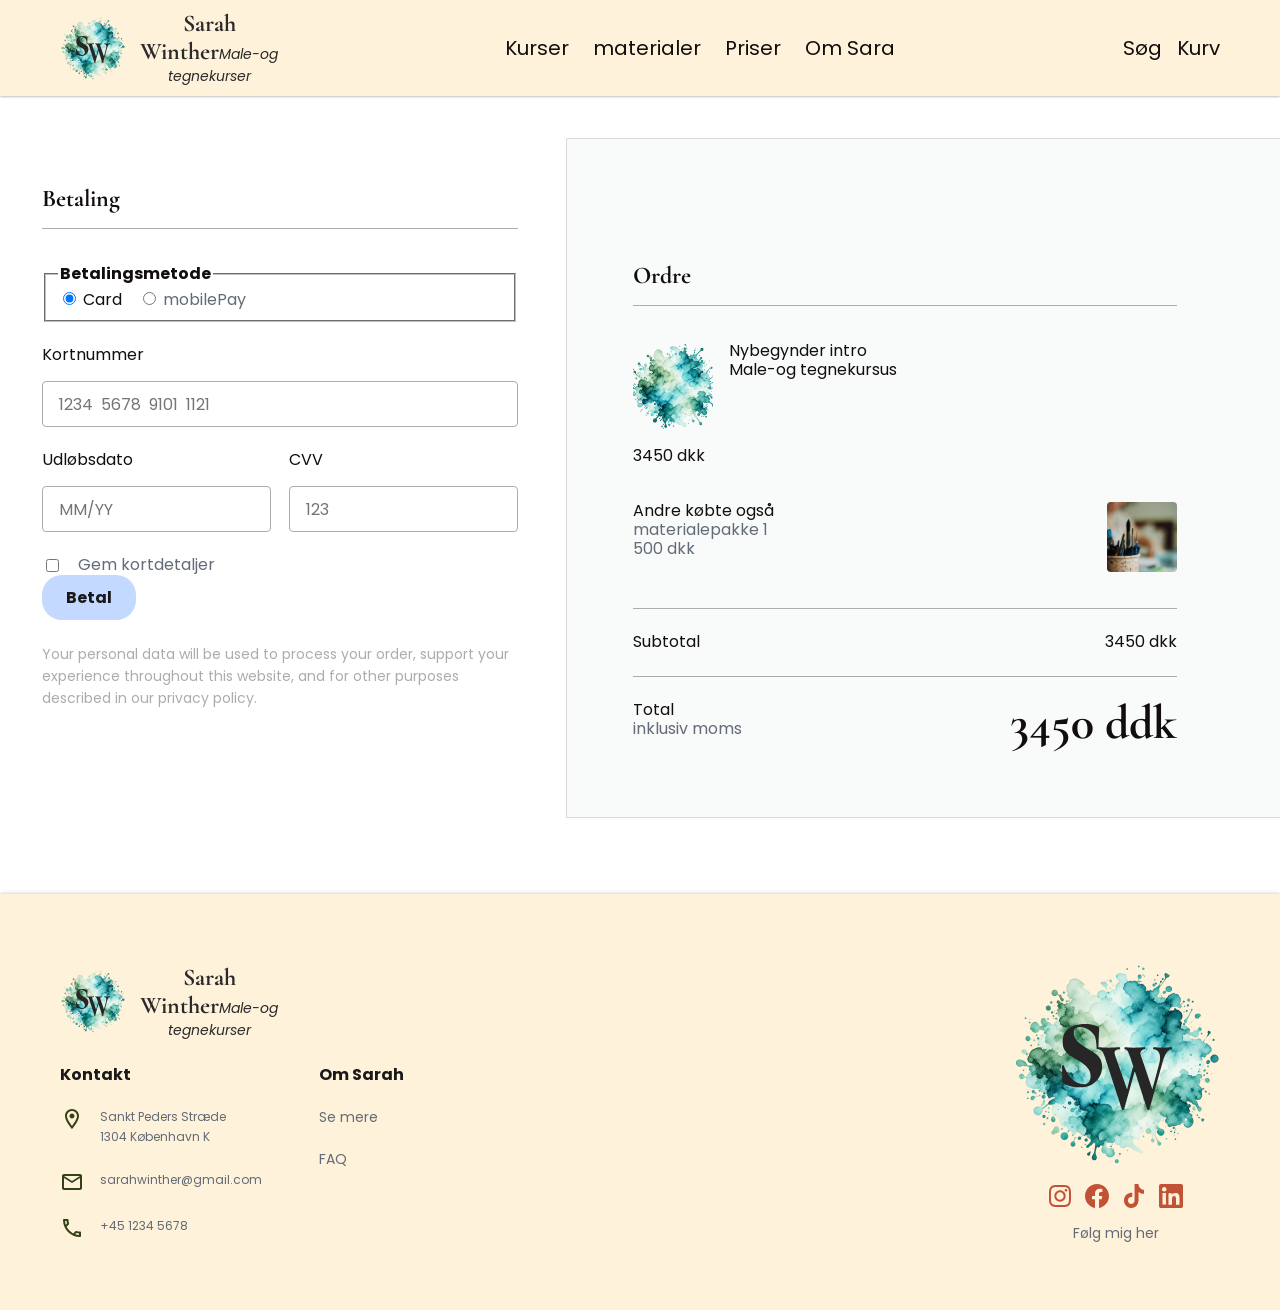
==== betaling.html @ e5f2c619 "første resultat" ====
<!doctype html>
<html lang="da">
<head>
  <meta charset="utf-8"><meta name="viewport" content="width=device-width, initial-scale=1">
  <title>Betaling | Sarah Winther</title>
  <meta name="description" content="Visuel betalingsside for booking af Nybegynder intro Male-og tegnekursus.">
  <link rel="preconnect" href="https://fonts.googleapis.com"><link rel="preconnect" href="https://fonts.gstatic.com" crossorigin>
  <link href="https://fonts.googleapis.com/css2?family=Cormorant+Garamond:wght@600;700&family=Inter:wght@400;500;600&family=Libre+Franklin:wght@700&family=Poppins:ital,wght@0,400;0,700;0,800;1,400&family=Raleway:wght@700&family=Roboto:wght@400&display=swap" rel="stylesheet">
  <link rel="stylesheet" href="assets/css/styles.css"><script src="assets/js/menu.js" defer></script>
</head>
<body>
  <header class="site-header"><div class="header-inner"><a class="brand" href="index.html" aria-label="Sarah Winther forside"><span class="brand-mark"><img src="assets/images/logo-bg.png" alt="" width="65" height="65"><img class="sw" src="assets/images/logo-sw.svg" alt="" width="34" height="27"></span><span class="brand-text"><span class="brand-name">Sarah Winther</span><span class="brand-subtitle">Male-og tegnekurser</span></span></a><nav class="desktop-nav" aria-label="Hovednavigation"><ul class="nav-list"><li><a href="book.html">Kurser</a></li><li><a href="materialeliste.html">materialer</a></li><li><a href="book.html">Priser</a></li><li><a href="om-sarah.html">Om Sara</a></li></ul></nav><div class="header-actions"><span>Søg</span><span>Kurv</span></div><button class="menu-toggle" type="button" aria-expanded="false" aria-controls="mobile-menu"><span class="visually-hidden">Menu</span></button></div></header>
  <button class="menu-backdrop" type="button" hidden aria-label="Luk menu"></button><nav class="mobile-drawer" id="mobile-menu" hidden aria-label="Mobilnavigation"><ul><li><a href="book.html">Kurser</a></li><li><a href="materialeliste.html">materialer</a></li><li><a href="book.html">Priser</a></li><li><a href="om-sarah.html">Om Sara</a></li></ul></nav>
  <main class="page-main">
    <section class="checkout">
      <form class="payment-panel" action="#" method="get" aria-labelledby="payment-title">
        <h1 class="panel-title" id="payment-title">Betaling</h1>
        <fieldset class="field-group"><legend><strong>Betalingsmetode</strong></legend><div class="radio-row"><label><input type="radio" name="method" checked> Card</label><label class="muted"><input type="radio" name="method"> mobilePay</label></div></fieldset>
        <div class="field-group"><label for="card-number">Kortnummer</label><input id="card-number" name="card-number" type="text" inputmode="numeric" autocomplete="off" placeholder="1234  5678  9101  1121"></div>
        <div class="field-grid"><div class="field-group"><label for="expiry">Udløbsdato</label><input id="expiry" name="expiry" type="text" autocomplete="off" placeholder="MM/YY"></div><div class="field-group"><label for="cvv">CVV</label><input id="cvv" name="cvv" type="text" inputmode="numeric" autocomplete="off" placeholder="123"></div></div>
        <label class="checkbox-row muted"><input type="checkbox" name="save-card"> Gem kortdetaljer</label>
        <button class="cta cta-blue" type="button">Betal</button>
        <p class="payment-note">Your personal data will be used to process your order, support your experience throughout this website, and for other purposes described in our privacy policy.</p>
      </form>
      <aside class="summary-panel" aria-labelledby="order-title">
        <h2 class="panel-title" id="order-title">Ordre</h2>
        <div class="order-product"><img src="assets/images/product.png" alt="Produktbillede for Nybegynder intro" width="80" height="89"><div><p>Nybegynder intro<br>Male-og tegnekursus</p></div><p>3450 dkk</p></div>
        <div class="add-on"><div><p>Andre købte også</p><p class="muted">materialepakke 1</p><p class="muted">500 dkk</p></div><img src="assets/images/brushes.png" alt="Materialepakke med pensler" width="70" height="70" loading="lazy"></div>
        <div class="order-line"><p>Subtotal</p><p>3450 dkk</p></div>
        <div class="order-line"><div><p>Total</p><p class="muted">inklusiv moms</p></div><p class="total-price">3450 ddk</p></div>
      </aside>
    </section>
  </main>
  <footer class="site-footer"><div class="footer-inner"><div class="footer-left"><a class="brand" href="index.html"><span class="brand-mark"><img src="assets/images/logo-bg.png" alt="" width="65" height="65"><img class="sw" src="assets/images/logo-sw.svg" alt="" width="34" height="27"></span><span class="brand-text"><span class="brand-name">Sarah Winther</span><span class="brand-subtitle">Male-og tegnekurser</span></span></a><div class="footer-columns"><div class="footer-col"><p class="footer-title">Kontakt</p><p class="footer-item"><img src="assets/images/icon-location.svg" alt="" width="24" height="24">Sankt Peders Stræde<br>1304 København K</p><p class="footer-item"><img src="assets/images/icon-email.svg" alt="" width="24" height="24">sarahwinther@gmail.com</p><p class="footer-item"><img src="assets/images/icon-call.svg" alt="" width="24" height="24">+45 1234 5678</p></div><div class="footer-col"><p class="footer-title">Om Sarah</p><a class="muted body-s" href="om-sarah.html">Se mere</a><span class="muted body-s">FAQ</span></div></div></div><div class="footer-logo-large"><span class="brand-mark"><img src="assets/images/logo-bg-large.png" alt="" width="209" height="209"><img class="sw" src="assets/images/logo-sw-large.svg" alt="" width="110" height="86"></span><div class="socials"><img src="assets/images/icon-instagram.svg" alt="" width="24" height="24"><img src="assets/images/icon-facebook.svg" alt="" width="24" height="24"><img src="assets/images/icon-tiktok.svg" alt="" width="20" height="23"><img src="assets/images/icon-linkedin.svg" alt="" width="22" height="22"></div><p class="muted body-s">Følg mig her</p></div></div></footer>
</body>
</html>
---- assets/css/styles.css ----
:root {
  --cream-main: #f6c988;
  --cream-light: #f9deaf;
  --cream-dark: #d2a360;
  --cream-subtle: #fff2db;
  --rasberry-main: #fd8668;
  --rasberry-dark: #c25236;
  --cherry-light: #eaa695;
  --cherry-subtle: #fed0c4;
  --sky-blue-main: #6b8dcc;
  --skyblue-darker: #435f93;
  --skyblue-light: #a5c5ff;
  --skyblue-subtle: #c4d9ff;
  --coal-1: #19191a;
  --coal-2: #6b7588;
  --coal-3: #626b77;
  --coal-4: #c7c9d9;
  --offwhite-1: #e3e3e3;
  --offwhite-2: #ebebeb;
  --offwhite-3: #c7c9d9;
  --offwhite-4: #fff7ea;
  --text: #120e0e;
  --stroke: #acacac;
  --content: min(100% - 60px, 1280px);
}

* { box-sizing: border-box; }

html { scroll-behavior: smooth; }

body {
  margin: 0;
  color: var(--text);
  background: #fff;
  font-family: "Poppins", Arial, sans-serif;
  font-size: 16px;
  line-height: 1.18;
}

body.menu-open { overflow: hidden; }

img { display: block; max-width: 100%; height: auto; }

a { color: inherit; text-decoration: none; }

a:focus-visible, button:focus-visible, input:focus-visible {
  outline: 3px solid var(--sky-blue-main);
  outline-offset: 3px;
}

h1, h2, h3, p { margin: 0; }

h1, .h1 {
  font-family: "Cormorant Garamond", Georgia, serif;
  font-size: clamp(48px, 4.45vw, 64px);
  line-height: 1.03;
  font-weight: 700;
}

h2, .h2 {
  font-family: "Cormorant Garamond", Georgia, serif;
  font-size: clamp(32px, 3.35vw, 48px);
  line-height: .92;
  font-weight: 700;
}

h3, .h3 {
  font-family: "Cormorant Garamond", Georgia, serif;
  font-size: 32px;
  line-height: 34px;
  font-weight: 700;
}

.body-m { font-size: 20px; line-height: 26px; }
.body-s { font-size: 14px; line-height: 20px; }
.muted { color: var(--coal-3); }
.visually-hidden { position: absolute; width: 1px; height: 1px; overflow: hidden; clip: rect(0 0 0 0); white-space: nowrap; }

.site-header {
  position: sticky;
  top: 0;
  z-index: 20;
  height: 96px;
  background: var(--cream-subtle);
  box-shadow: 0 1px 2px rgba(0,0,0,.25);
}

.header-inner {
  height: 100%;
  width: min(100% - 120px, 1320px);
  margin: 0 auto;
  display: grid;
  grid-template-columns: 240px 1fr 120px;
  align-items: center;
}

.brand {
  display: inline-flex;
  align-items: center;
  gap: 10px;
}

.brand-mark {
  position: relative;
  width: 65px;
  height: 65px;
  flex: 0 0 auto;
}

.brand-mark img { position: absolute; inset: 0; width: 100%; height: 100%; object-fit: contain; }
.brand-mark .sw { inset: 20px auto auto 16px; width: 34px; height: 27px; }

.brand-text {
  width: 148px;
  text-align: center;
  color: #2a2a2a;
}

.brand-name {
  font-family: "Cormorant Garamond", Georgia, serif;
  font-size: 24px;
  line-height: 28px;
  font-weight: 700;
}

.brand-subtitle {
  font-size: 14px;
  line-height: 20px;
  font-style: italic;
}

.nav-list, .header-actions {
  list-style: none;
  padding: 0;
  margin: 0;
  display: flex;
  gap: 24px;
  align-items: center;
  justify-content: center;
  font-size: 20px;
  line-height: 26px;
}

.header-actions { justify-content: end; gap: 15px; }

.menu-toggle, .mobile-drawer, .menu-backdrop { display: none; }

.hero {
  min-height: 772px;
  background: url("../images/hero.png") center 31% / cover no-repeat;
  display: flex;
  align-items: flex-start;
  padding: 218px 0 0 82px;
}

.hero-title {
  font-family: "Cormorant Garamond", Georgia, serif;
  font-size: clamp(48px, 8.9vw, 128px);
  line-height: .52;
  font-weight: 700;
}

.hero-subtitle {
  margin-top: 58px;
  font-size: 32px;
  line-height: 26px;
}

.section { width: var(--content); margin: 0 auto; }
.landing-stack { padding: 80px 0 60px; display: flex; flex-direction: column; gap: 118px; }

.split {
  display: grid;
  grid-template-columns: 1fr minmax(360px, 596px);
  gap: 0;
  align-items: start;
}

.split.reverse { grid-template-columns: minmax(360px, 732px) 1fr; gap: 18px; }
.split.material { grid-template-columns: minmax(430px, 566px) minmax(450px, 729px); justify-content: space-between; }

.text-block { max-width: 757px; }
.text-block h1, .text-block h2 { margin-bottom: 37px; }
.text-block p + p { margin-top: 26px; }

.image-card {
  border-radius: 20px;
  overflow: hidden;
}

.image-card img { width: 100%; height: 100%; object-fit: cover; }
.landing-about .image-card { height: 607px; }
.material .image-card { height: 705px; }
.sarah-split .image-card { height: 718px; }

.cta {
  display: inline-flex;
  align-items: center;
  justify-content: center;
  border: 0;
  border-radius: 20px;
  font-family: "Poppins", Arial, sans-serif;
  cursor: pointer;
}

.cta-pink {
  background: #ffa7a7;
  color: #3d3d3d;
  min-height: 46px;
  padding: 10px 24px;
  font-size: 20px;
  line-height: 26px;
}

.cta-small {
  background: #ffa7a7;
  color: #3d3d3d;
  min-height: 29px;
  padding: 5px 24px;
  font-weight: 700;
  font-size: 16px;
}

.cta-blue {
  background: var(--skyblue-subtle);
  color: var(--coal-1);
  min-height: 39px;
  padding: 10px 24px;
  font-weight: 700;
  font-size: 16px;
}

.link-cta {
  color: #4169b4;
  font-size: 20px;
  line-height: 26px;
  white-space: nowrap;
}

.courses-home { padding-top: 42px; }
.courses-home h2 { margin-bottom: 0; }

.course-feature {
  display: grid;
  grid-template-columns: 400px minmax(280px, 545px);
  gap: 24px;
  min-height: 400px;
  align-items: center;
}

.course-feature.right {
  grid-template-columns: minmax(280px, 545px) 400px;
  justify-content: end;
  text-align: right;
}

.course-bubble {
  position: relative;
  width: 400px;
  height: 400px;
  display: grid;
  place-items: center;
  text-align: center;
  padding: 66px;
}

.course-bubble img {
  position: absolute;
  inset: 0;
  width: 100%;
  height: 100%;
  object-fit: cover;
  opacity: .58;
  border-radius: 50%;
}

.course-bubble h3 { position: relative; z-index: 1; }
.course-copy { display: flex; flex-direction: column; gap: 24px; font-size: 20px; line-height: 26px; }

.testimonials { padding: 0 0 60px; overflow: hidden; }
.testimonials h2 { text-align: center; margin-bottom: 42px; }
.testimonial-row { display: flex; gap: 26px; overflow-x: auto; padding-bottom: 4px; }

.testimonial-card {
  flex: 0 0 411px;
  height: 578px;
  background: var(--rasberry-main);
  color: white;
  padding: 142px 60px 60px;
}

.testimonial-card blockquote {
  margin: 0 0 46px;
  font-family: "Cormorant Garamond", Georgia, serif;
  font-size: 32px;
  line-height: 34px;
  font-weight: 700;
}

.testimonial-card cite {
  display: block;
  font-style: normal;
  font-family: "Poppins", Arial, sans-serif;
  font-size: 20px;
  font-weight: 800;
}

.testimonial-card span {
  display: block;
  margin-top: 4px;
  color: var(--coal-1);
  font-size: 16px;
}

.site-footer {
  background: var(--cream-subtle);
  min-height: 416px;
  box-shadow: 0 0 4px rgba(0,0,0,.25);
  display: flex;
  align-items: center;
}

.footer-inner {
  width: min(100% - 120px, 1280px);
  margin: 0 auto;
  display: flex;
  justify-content: space-between;
  align-items: center;
}

.footer-left { display: flex; flex-direction: column; gap: 26px; }
.footer-columns { display: flex; gap: 57px; align-items: flex-start; }
.footer-col { display: flex; flex-direction: column; gap: 22px; min-width: 76px; }
.footer-title { font-weight: 700; color: var(--coal-1); }
.footer-item { display: grid; grid-template-columns: 24px 1fr; gap: 16px; color: var(--coal-3); font-size: 12px; line-height: 1.7; }
.footer-item img { width: 24px; height: 24px; }
.footer-logo-large { display: flex; flex-direction: column; align-items: center; gap: 15px; }
.footer-logo-large .brand-mark { width: 209px; height: 209px; }
.footer-logo-large .brand-mark .sw { inset: 64px auto auto 51px; width: 110px; height: 86px; }
.socials { display: flex; gap: 13px; align-items: center; }
.socials img { width: 24px; height: 24px; object-fit: contain; }

.page-main { padding: 42px 0 76px; }
.book-layout { display: grid; grid-template-columns: 626px 1fr; gap: 26px; align-items: start; }
.course-list { margin-top: 85px; display: flex; flex-direction: column; gap: 56px; }
.course-row { display: grid; grid-template-columns: 216px 1fr; gap: 111px; font-size: 20px; line-height: 26px; }
.course-row strong { display: block; }
.book-image { height: 1082px; border-radius: 20px; overflow: hidden; }
.book-image img { width: 100%; height: 100%; object-fit: cover; }

.material-top { display: grid; grid-template-columns: 545px 1fr; gap: 82px; align-items: center; }
.material-top .image-card { height: 648px; }
.packages { margin-top: 137px; }
.package-grid { margin-top: 42px; display: grid; grid-template-columns: repeat(3, 1fr); gap: 120px; align-items: start; }
.package-card { display: flex; flex-direction: column; gap: 12px; font-size: 20px; line-height: 26px; }
.brands { margin-top: 137px; display: grid; grid-template-columns: 629px 1fr; gap: 27px; align-items: start; }
.brands .image-card { height: 864px; }
.brand-list-text { font-size: 20px; line-height: 26px; }
.brand-list-text h2 { margin-bottom: 26px; }

.about-page { display: grid; grid-template-columns: minmax(420px, 624px) 1fr; gap: 18px; align-items: start; }
.about-page .image-card { height: 718px; }
.about-text { max-width: 610px; font-size: 20px; line-height: 26px; }
.about-text h1 { margin-bottom: 24px; }
.about-text p + p { margin-top: 26px; }

.checkout { display: grid; grid-template-columns: 572px 720px; justify-content: center; align-items: start; }
.payment-panel { padding: 48px; border-radius: 8px; }
.summary-panel { background: #f9fafa; border: 1px solid #d9d9d9; padding: 124px 108px 48px 66px; min-height: 652px; }
.panel-title { font-size: 24px; line-height: 26px; padding-bottom: 16px; border-bottom: 1px solid var(--stroke); margin-bottom: 36px; }
.field-group { display: flex; flex-direction: column; gap: 16px; margin-bottom: 24px; }
.radio-row, .checkbox-row { display: flex; gap: 16px; align-items: center; }
.field-grid { display: grid; grid-template-columns: 1fr 1fr; gap: 18px; }
label { font-size: 16px; }
input[type="text"] { width: 100%; height: 46px; border: 1.5px solid var(--stroke); border-radius: 4px; padding: 12px 16px; font: inherit; color: var(--coal-1); }
.payment-note { margin-top: 23px; color: var(--stroke); font-size: 14px; line-height: 22px; }
.order-line { display: flex; justify-content: space-between; gap: 18px; padding: 24px 0; border-top: 1px solid var(--stroke); }
.order-product { display: grid; grid-template-columns: 80px 1fr; gap: 16px; align-items: start; margin-bottom: 36px; }
.order-product img, .add-on img { width: 80px; height: 89px; object-fit: cover; border-radius: 4px; }
.add-on { display: grid; grid-template-columns: 1fr 70px; gap: 16px; align-items: start; margin-bottom: 36px; }
.add-on img { width: 70px; height: 70px; }
.total-price { font-family: "Cormorant Garamond", Georgia, serif; font-size: 48px; line-height: 44px; font-weight: 700; }

@media (max-width: 900px) {
  :root { --content: min(100% - 60px, 402px); }

  .site-header { height: 64px; }
  .header-inner {
    width: 100%;
    display: flex;
    justify-content: space-between;
    padding: 9px 31px;
  }
  .site-header .brand-text, .desktop-nav, .header-actions { display: none; }
  .brand-mark { width: 46px; height: 46px; }
  .brand-mark .sw { inset: 14px auto auto 11px; width: 24px; height: 19px; }
  .menu-toggle {
    display: block;
    width: 52px;
    height: 27px;
    border: 0;
    background: transparent;
    padding: 0;
    position: relative;
  }
  .menu-toggle span, .menu-toggle::before, .menu-toggle::after {
    content: "";
    position: absolute;
    left: 0;
    width: 52px;
    height: 3px;
    background: var(--coal-1);
  }
  .menu-toggle::before { top: 0; }
  .menu-toggle span { top: 12px; }
  .menu-toggle::after { top: 24px; }
  .mobile-drawer {
    display: block;
    position: fixed;
    z-index: 40;
    top: 64px;
    left: 0;
    width: min(310px, 82vw);
    min-height: calc(100vh - 64px);
    background: var(--cream-subtle);
    padding: 30px;
    box-shadow: 2px 0 8px rgba(0,0,0,.16);
  }
  .mobile-drawer[hidden], .menu-backdrop[hidden] { display: none; }
  .mobile-drawer ul { list-style: none; padding: 0; margin: 0; display: grid; gap: 24px; font-size: 20px; }
  .menu-backdrop {
    display: block;
    position: fixed;
    z-index: 30;
    inset: 64px 0 0 0;
    border: 0;
    background: transparent;
  }

  .hero {
    min-height: 263px;
    padding: 103px 0 0 31px;
    background-position: center 18%;
  }
  .hero-title { font-size: 48px; line-height: 44px; }
  .hero-subtitle { margin-top: 6px; font-size: 16px; line-height: 1.18; }
  .landing-stack { padding: 30px 0 36px; gap: 42px; }
  .split, .split.reverse, .split.material, .book-layout, .material-top, .brands, .about-page, .checkout {
    display: flex;
    flex-direction: column;
    gap: 24px;
  }
  .landing-about .image-card { display: none; }
  .text-block h1, .text-block h2 { margin-bottom: 11px; }
  .body-m, .text-block, .course-copy, .package-card, .brand-list-text, .about-text { font-size: 14px; line-height: 20px; }
  .courses-home { padding-top: 0; }
  .course-scroll { overflow-x: auto; margin-inline: -30px; padding-inline: 30px; }
  .course-scroll {
    display: flex;
    gap: 24px;
    align-items: center;
  }
  .course-feature, .course-feature.right {
    display: flex;
    flex: 0 0 295px;
    min-height: auto;
    width: max-content;
    text-align: center;
  }
  .course-feature:not(:first-child) .course-copy { display: none; }
  .course-bubble { width: 295px; height: 295px; padding: 51px; }
  .course-bubble h3 { font-size: 20px; line-height: 22px; font-weight: 600; }
  .course-copy { display: none; }
  .material .image-card, .sarah-split .image-card { height: 206px; width: 100%; }
  .sarah-split { flex-direction: column; }
  .testimonials { padding-bottom: 30px; }
  .testimonials h2 { margin-bottom: 42px; }
  .testimonial-row { margin-inline: -30px; padding-inline: 30px; }
  .testimonial-card { flex-basis: 239px; height: 227px; padding: 42px 28px; }
  .testimonial-card blockquote { font-size: 16px; line-height: 18px; font-weight: 600; margin-bottom: 7px; }
  .testimonial-card cite, .testimonial-card span { font-size: 14px; line-height: 20px; font-weight: 400; }
  .testimonial-card cite { color: var(--offwhite-1); }

  .site-footer { min-height: 416px; }
  .footer-inner { width: calc(100% - 60px); align-items: flex-start; }
  .footer-logo-large { display: none; }
  .footer-columns { gap: 43px; }
  .footer-item { font-size: 12px; }
  .footer-left::before {
    content: "";
    width: 93px;
    height: 93px;
    background: url("../images/logo-bg-large.png") center/contain no-repeat;
    display: block;
  }

  .page-main { padding: 24px 0 48px; }
  .course-list { margin-top: 24px; gap: 24px; }
  .course-row { grid-template-columns: 1fr; gap: 8px; font-size: 14px; line-height: 20px; }
  .book-image { display: none; }
  .material-top .image-card, .brands .image-card, .about-page .image-card { height: 259px; width: 100%; }
  .package-grid { display: flex; flex-direction: column; gap: 24px; margin-top: 14px; }
  .packages, .brands { margin-top: 42px; }
  .brands .image-card { order: 2; }
  .about-page .image-card { height: 332px; margin-inline: -30px; width: calc(100% + 60px); border-radius: 0; }
  .checkout { gap: 0; }
  .summary-panel, .payment-panel { padding: 48px 20px; width: 100%; min-height: 0; }
  .summary-panel { background: #fff; border: 0; order: -1; }
  .field-grid { gap: 21px; }
  .order-product { grid-template-columns: 70px 1fr; }
  .order-product img { width: 70px; height: 70px; }
  .total-price { font-size: 20px; line-height: 22px; font-weight: 600; }
}
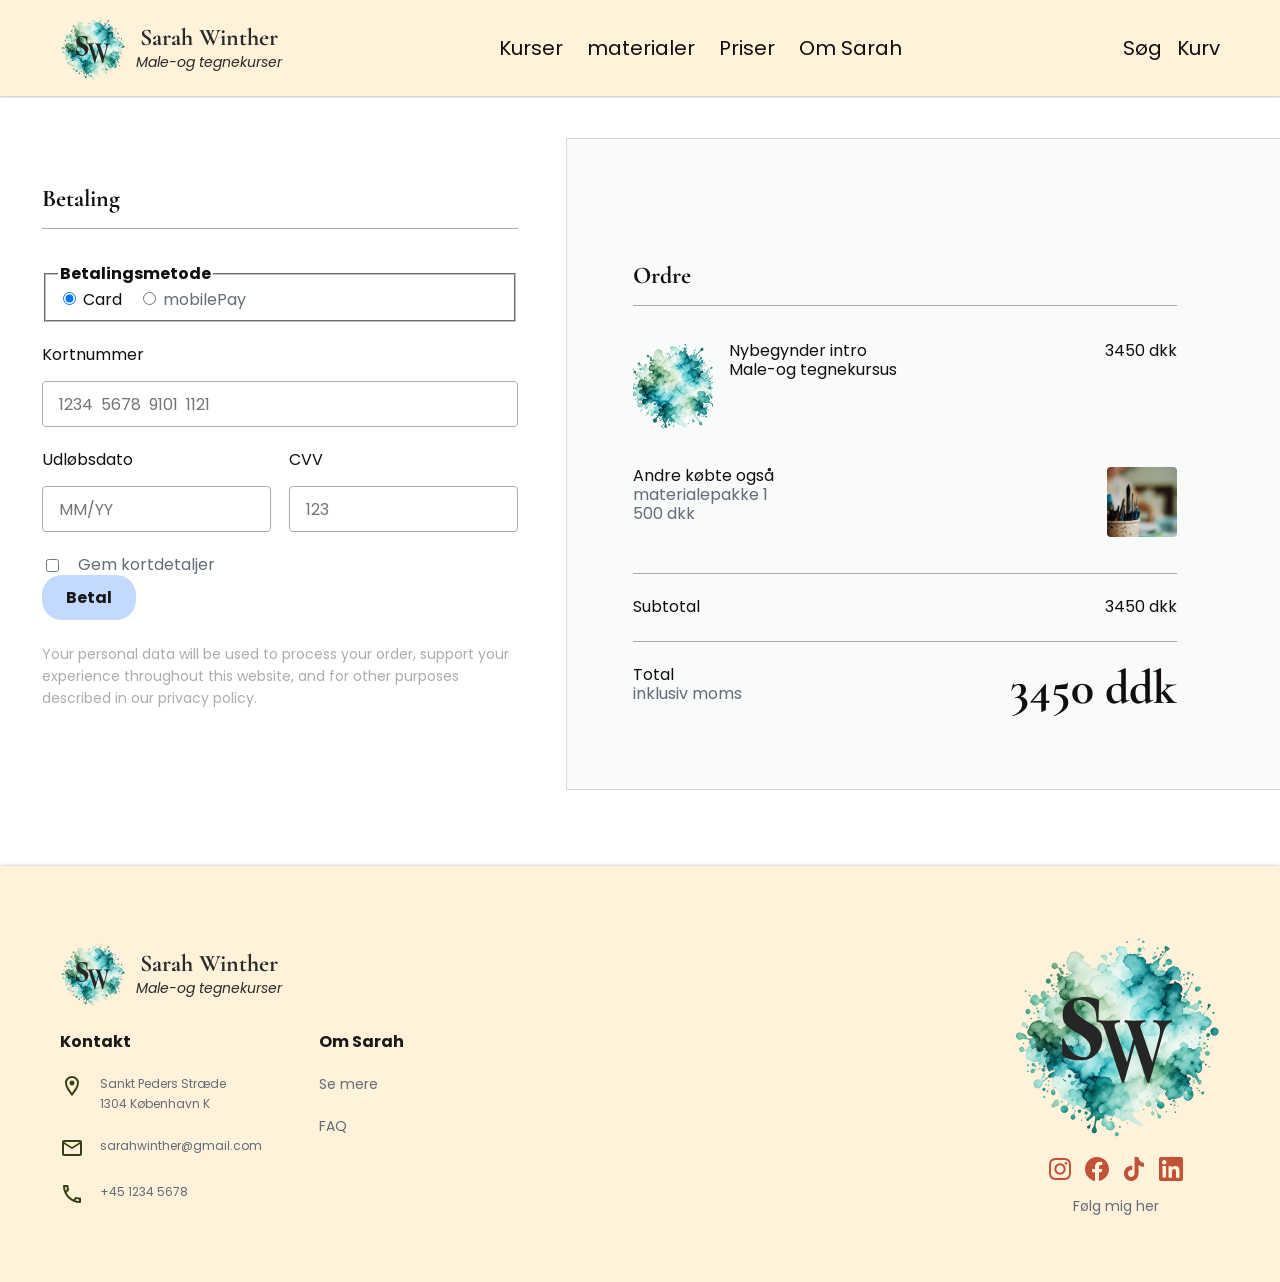
==== commit fe7899ad: "prompt tilrettelser via chatgpt. samt egne rettelser i html og css - menu.toggle (burgermenu) og mar" ====
--- a/betaling.html
+++ b/betaling.html
@@ -9,8 +9,8 @@
   <link rel="stylesheet" href="assets/css/styles.css"><script src="assets/js/menu.js" defer></script>
 </head>
 <body>
-  <header class="site-header"><div class="header-inner"><a class="brand" href="index.html" aria-label="Sarah Winther forside"><span class="brand-mark"><img src="assets/images/logo-bg.png" alt="" width="65" height="65"><img class="sw" src="assets/images/logo-sw.svg" alt="" width="34" height="27"></span><span class="brand-text"><span class="brand-name">Sarah Winther</span><span class="brand-subtitle">Male-og tegnekurser</span></span></a><nav class="desktop-nav" aria-label="Hovednavigation"><ul class="nav-list"><li><a href="book.html">Kurser</a></li><li><a href="materialeliste.html">materialer</a></li><li><a href="book.html">Priser</a></li><li><a href="om-sarah.html">Om Sara</a></li></ul></nav><div class="header-actions"><span>Søg</span><span>Kurv</span></div><button class="menu-toggle" type="button" aria-expanded="false" aria-controls="mobile-menu"><span class="visually-hidden">Menu</span></button></div></header>
-  <button class="menu-backdrop" type="button" hidden aria-label="Luk menu"></button><nav class="mobile-drawer" id="mobile-menu" hidden aria-label="Mobilnavigation"><ul><li><a href="book.html">Kurser</a></li><li><a href="materialeliste.html">materialer</a></li><li><a href="book.html">Priser</a></li><li><a href="om-sarah.html">Om Sara</a></li></ul></nav>
+  <header class="site-header"><div class="header-inner"><a class="brand" href="index.html" aria-label="Sarah Winther forside"><span class="brand-mark"><img src="assets/images/logo-bg.png" alt="" width="65" height="65"><img class="sw" src="assets/images/logo-sw.svg" alt="" width="34" height="27"></span><span class="brand-text"><span class="brand-name">Sarah Winther</span><span class="brand-subtitle">Male-og tegnekurser</span></span></a><nav class="desktop-nav" aria-label="Hovednavigation"><ul class="nav-list"><li><a href="book.html">Kurser</a></li><li><a href="materialeliste.html">materialer</a></li><li><a href="book.html">Priser</a></li><li><a href="om-sarah.html">Om Sarah</a></li></ul></nav><div class="header-actions"><span>Søg</span><span>Kurv</span></div><button class="menu-toggle" type="button" aria-expanded="false" aria-controls="mobile-menu"><span class="visually-hidden">Menu</span></button></div></header>
+  <button class="menu-backdrop" type="button" hidden aria-label="Luk menu"></button><nav class="mobile-drawer" id="mobile-menu" hidden aria-label="Mobilnavigation"><ul><li><a href="book.html">Kurser</a></li><li><a href="materialeliste.html">materialer</a></li><li><a href="book.html">Priser</a></li><li><a href="om-sarah.html">Om Sarah</a></li></ul></nav>
   <main class="page-main">
     <section class="checkout">
       <form class="payment-panel" action="#" method="get" aria-labelledby="payment-title">
@@ -31,6 +31,6 @@
       </aside>
     </section>
   </main>
-  <footer class="site-footer"><div class="footer-inner"><div class="footer-left"><a class="brand" href="index.html"><span class="brand-mark"><img src="assets/images/logo-bg.png" alt="" width="65" height="65"><img class="sw" src="assets/images/logo-sw.svg" alt="" width="34" height="27"></span><span class="brand-text"><span class="brand-name">Sarah Winther</span><span class="brand-subtitle">Male-og tegnekurser</span></span></a><div class="footer-columns"><div class="footer-col"><p class="footer-title">Kontakt</p><p class="footer-item"><img src="assets/images/icon-location.svg" alt="" width="24" height="24">Sankt Peders Stræde<br>1304 København K</p><p class="footer-item"><img src="assets/images/icon-email.svg" alt="" width="24" height="24">sarahwinther@gmail.com</p><p class="footer-item"><img src="assets/images/icon-call.svg" alt="" width="24" height="24">+45 1234 5678</p></div><div class="footer-col"><p class="footer-title">Om Sarah</p><a class="muted body-s" href="om-sarah.html">Se mere</a><span class="muted body-s">FAQ</span></div></div></div><div class="footer-logo-large"><span class="brand-mark"><img src="assets/images/logo-bg-large.png" alt="" width="209" height="209"><img class="sw" src="assets/images/logo-sw-large.svg" alt="" width="110" height="86"></span><div class="socials"><img src="assets/images/icon-instagram.svg" alt="" width="24" height="24"><img src="assets/images/icon-facebook.svg" alt="" width="24" height="24"><img src="assets/images/icon-tiktok.svg" alt="" width="20" height="23"><img src="assets/images/icon-linkedin.svg" alt="" width="22" height="22"></div><p class="muted body-s">Følg mig her</p></div></div></footer>
+  <footer class="site-footer"><div class="footer-inner"><div class="footer-left"><a class="brand" href="index.html"><span class="brand-mark"><img src="assets/images/logo-bg.png" alt="" width="65" height="65"><img class="sw" src="assets/images/logo-sw.svg" alt="" width="34" height="27"></span><span class="brand-text"><span class="brand-name">Sarah Winther</span><span class="brand-subtitle">Male-og tegnekurser</span></span></a><div class="footer-columns"><div class="footer-col"><p class="footer-title">Kontakt</p><p class="footer-item"><img src="assets/images/icon-location.svg" alt="" width="24" height="24">Sankt Peders Stræde<br>1304 København K</p><p class="footer-item"><img src="assets/images/icon-email.svg" alt="" width="24" height="24">sarahwinther@gmail.com</p><p class="footer-item"><img src="assets/images/icon-call.svg" alt="" width="24" height="24">+45 1234 5678</p></div><div class="footer-col"><p class="footer-title">Om Sarah</p><a class="muted body-s" href="om-sarah.html">Se mere</a><span class="muted body-s">FAQ</span><span class="socials footer-socials"><img src="assets/images/icon-instagram.svg" alt="" width="24" height="24"><img src="assets/images/icon-facebook.svg" alt="" width="24" height="24"><img src="assets/images/icon-tiktok.svg" alt="" width="20" height="23"><img src="assets/images/icon-linkedin.svg" alt="" width="22" height="22"></span></div></div></div><div class="footer-logo-large"><span class="brand-mark"><img src="assets/images/logo-bg-large.png" alt="" width="209" height="209"><img class="sw" src="assets/images/logo-sw-large.svg" alt="" width="110" height="86"></span><div class="socials"><img src="assets/images/icon-instagram.svg" alt="" width="24" height="24"><img src="assets/images/icon-facebook.svg" alt="" width="24" height="24"><img src="assets/images/icon-tiktok.svg" alt="" width="20" height="23"><img src="assets/images/icon-linkedin.svg" alt="" width="22" height="22"></div><p class="muted body-s">Følg mig her</p></div></div></footer>
 </body>
 </html>
--- a/assets/css/styles.css
+++ b/assets/css/styles.css
@@ -35,6 +35,7 @@
   font-family: "Poppins", Arial, sans-serif;
   font-size: 16px;
   line-height: 1.18;
+  overflow-x: hidden;
 }
 
 body.menu-open { overflow: hidden; }
@@ -98,6 +99,7 @@
   display: inline-flex;
   align-items: center;
   gap: 10px;
+  min-width: 0;
 }
 
 .brand-mark {
@@ -114,6 +116,9 @@
   width: 148px;
   text-align: center;
   color: #2a2a2a;
+  display: flex;
+  flex-direction: column;
+  align-items: center;
 }
 
 .brand-name {
@@ -204,7 +209,7 @@
 }
 
 .cta-pink {
-  background: #ffa7a7;
+  background: var(--rasberry-main);
   color: #3d3d3d;
   min-height: 46px;
   padding: 10px 24px;
@@ -213,7 +218,7 @@
 }
 
 .cta-small {
-  background: #ffa7a7;
+  background: var(--rasberry-main);
   color: #3d3d3d;
   min-height: 29px;
   padding: 5px 24px;
@@ -231,7 +236,7 @@
 }
 
 .link-cta {
-  color: #4169b4;
+  color: var(--rasberry-main);
   font-size: 20px;
   line-height: 26px;
   white-space: nowrap;
@@ -339,6 +344,7 @@
 .footer-logo-large .brand-mark .sw { inset: 64px auto auto 51px; width: 110px; height: 86px; }
 .socials { display: flex; gap: 13px; align-items: center; }
 .socials img { width: 24px; height: 24px; object-fit: contain; }
+.footer-socials { display: none; }
 
 .page-main { padding: 42px 0 76px; }
 .book-layout { display: grid; grid-template-columns: 626px 1fr; gap: 26px; align-items: start; }
@@ -375,7 +381,7 @@
 input[type="text"] { width: 100%; height: 46px; border: 1.5px solid var(--stroke); border-radius: 4px; padding: 12px 16px; font: inherit; color: var(--coal-1); }
 .payment-note { margin-top: 23px; color: var(--stroke); font-size: 14px; line-height: 22px; }
 .order-line { display: flex; justify-content: space-between; gap: 18px; padding: 24px 0; border-top: 1px solid var(--stroke); }
-.order-product { display: grid; grid-template-columns: 80px 1fr; gap: 16px; align-items: start; margin-bottom: 36px; }
+.order-product { display: grid; grid-template-columns: 80px 1fr auto; gap: 16px; align-items: start; margin-bottom: 36px; }
 .order-product img, .add-on img { width: 80px; height: 89px; object-fit: cover; border-radius: 4px; }
 .add-on { display: grid; grid-template-columns: 1fr 70px; gap: 16px; align-items: start; margin-bottom: 36px; }
 .add-on img { width: 70px; height: 70px; }
@@ -391,13 +397,25 @@
     justify-content: space-between;
     padding: 9px 31px;
   }
-  .site-header .brand-text, .desktop-nav, .header-actions { display: none; }
+  .desktop-nav, .header-actions { display: none; }
+  .site-header .brand-text {
+    display: flex;
+    width: 148px;
+  }
+  .site-header .brand-name {
+    font-size: 24px;
+    line-height: 24px;
+  }
+  .site-header .brand-subtitle {
+    font-size: 12px;
+    line-height: 14px;
+  }
   .brand-mark { width: 46px; height: 46px; }
   .brand-mark .sw { inset: 14px auto auto 11px; width: 24px; height: 19px; }
   .menu-toggle {
     display: block;
     width: 52px;
-    height: 27px;
+    height: 46px;
     border: 0;
     background: transparent;
     padding: 0;
@@ -408,12 +426,31 @@
     position: absolute;
     left: 0;
     width: 52px;
-    height: 3px;
+    height: 2px;
     background: var(--coal-1);
   }
-  .menu-toggle::before { top: 0; }
-  .menu-toggle span { top: 12px; }
-  .menu-toggle::after { top: 24px; }
+  .menu-toggle .menu-toggle-line,
+  .menu-toggle::before,
+  .menu-toggle::after {
+    content: "";
+    position: absolute;
+    left: 0;
+    width: 52px;
+    height: 2px;
+    background: var(--coal-1);
+  }
+
+  .menu-toggle::before {
+    top: 10px;
+  }
+
+  .menu-toggle .menu-toggle-line {
+    top: 22px;
+  }
+
+  .menu-toggle::after {
+    top: 34px;
+  }
   .mobile-drawer {
     display: block;
     position: fixed;
@@ -471,8 +508,17 @@
   .course-bubble { width: 295px; height: 295px; padding: 51px; }
   .course-bubble h3 { font-size: 20px; line-height: 22px; font-weight: 600; }
   .course-copy { display: none; }
-  .material .image-card, .sarah-split .image-card { height: 206px; width: 100%; }
-  .sarah-split { flex-direction: column; }
+  .material { gap: 16px; }
+  .material .text-block { display: contents; }
+  .material .text-block h2,
+  .material .text-block p:not(:last-child) { display: block; }
+  .material .text-block p:last-child { order: 2; margin-top: 0; }
+  .material .image-card { order: 3; height: 206px; width: 100%; margin-top: 0; margin-left: 0; }
+  .sarah-split { flex-direction: column; gap: 19px; }
+  .sarah-split .image-card { order: 1; height: 206px; width: 100%; margin-left: 0;}
+  .sarah-split .text-block { order: 2; display: flex; flex-direction: column; gap: 19px; }
+  .sarah-split .text-block h2 { margin-bottom: 0; }
+  .sarah-split .text-block p { margin-top: 0; }
   .testimonials { padding-bottom: 30px; }
   .testimonials h2 { margin-bottom: 42px; }
   .testimonial-row { margin-inline: -30px; padding-inline: 30px; }
@@ -481,18 +527,17 @@
   .testimonial-card cite, .testimonial-card span { font-size: 14px; line-height: 20px; font-weight: 400; }
   .testimonial-card cite { color: var(--offwhite-1); }
 
-  .site-footer { min-height: 416px; }
-  .footer-inner { width: calc(100% - 60px); align-items: flex-start; }
+  .site-footer { min-height: 416px; align-items: flex-start; padding: 48px 0; }
+  .footer-inner { width: calc(100% - 60px); align-items: flex-start; justify-content: flex-start; }
+  .footer-left { width: 100%; gap: 24px; }
+  .footer-left .brand { align-self: flex-start; }
+  .footer-left .brand-mark { width: 65px; height: 65px; }
+  .footer-left .brand-mark .sw { inset: 20px auto auto 16px; width: 34px; height: 27px; }
+  .footer-left .brand-text { display: flex; width: 148px; }
   .footer-logo-large { display: none; }
-  .footer-columns { gap: 43px; }
+  .footer-columns { display: grid; grid-template-columns: 1fr 1fr; gap: 43px; width: 100%; align-items: start; }
   .footer-item { font-size: 12px; }
-  .footer-left::before {
-    content: "";
-    width: 93px;
-    height: 93px;
-    background: url("../images/logo-bg-large.png") center/contain no-repeat;
-    display: block;
-  }
+  .footer-socials { display: grid; grid-template-columns: repeat(2, 24px); gap: 13px; margin-top: 4px; }
 
   .page-main { padding: 24px 0 48px; }
   .course-list { margin-top: 24px; gap: 24px; }
@@ -504,10 +549,10 @@
   .brands .image-card { order: 2; }
   .about-page .image-card { height: 332px; margin-inline: -30px; width: calc(100% + 60px); border-radius: 0; }
   .checkout { gap: 0; }
-  .summary-panel, .payment-panel { padding: 48px 20px; width: 100%; min-height: 0; }
+  .summary-panel, .payment-panel { padding: 48px 32px; width: 100%; min-height: 0; }
   .summary-panel { background: #fff; border: 0; order: -1; }
   .field-grid { gap: 21px; }
-  .order-product { grid-template-columns: 70px 1fr; }
+  .order-product { grid-template-columns: 70px 1fr auto; gap: 16px; }
   .order-product img { width: 70px; height: 70px; }
   .total-price { font-size: 20px; line-height: 22px; font-weight: 600; }
 }
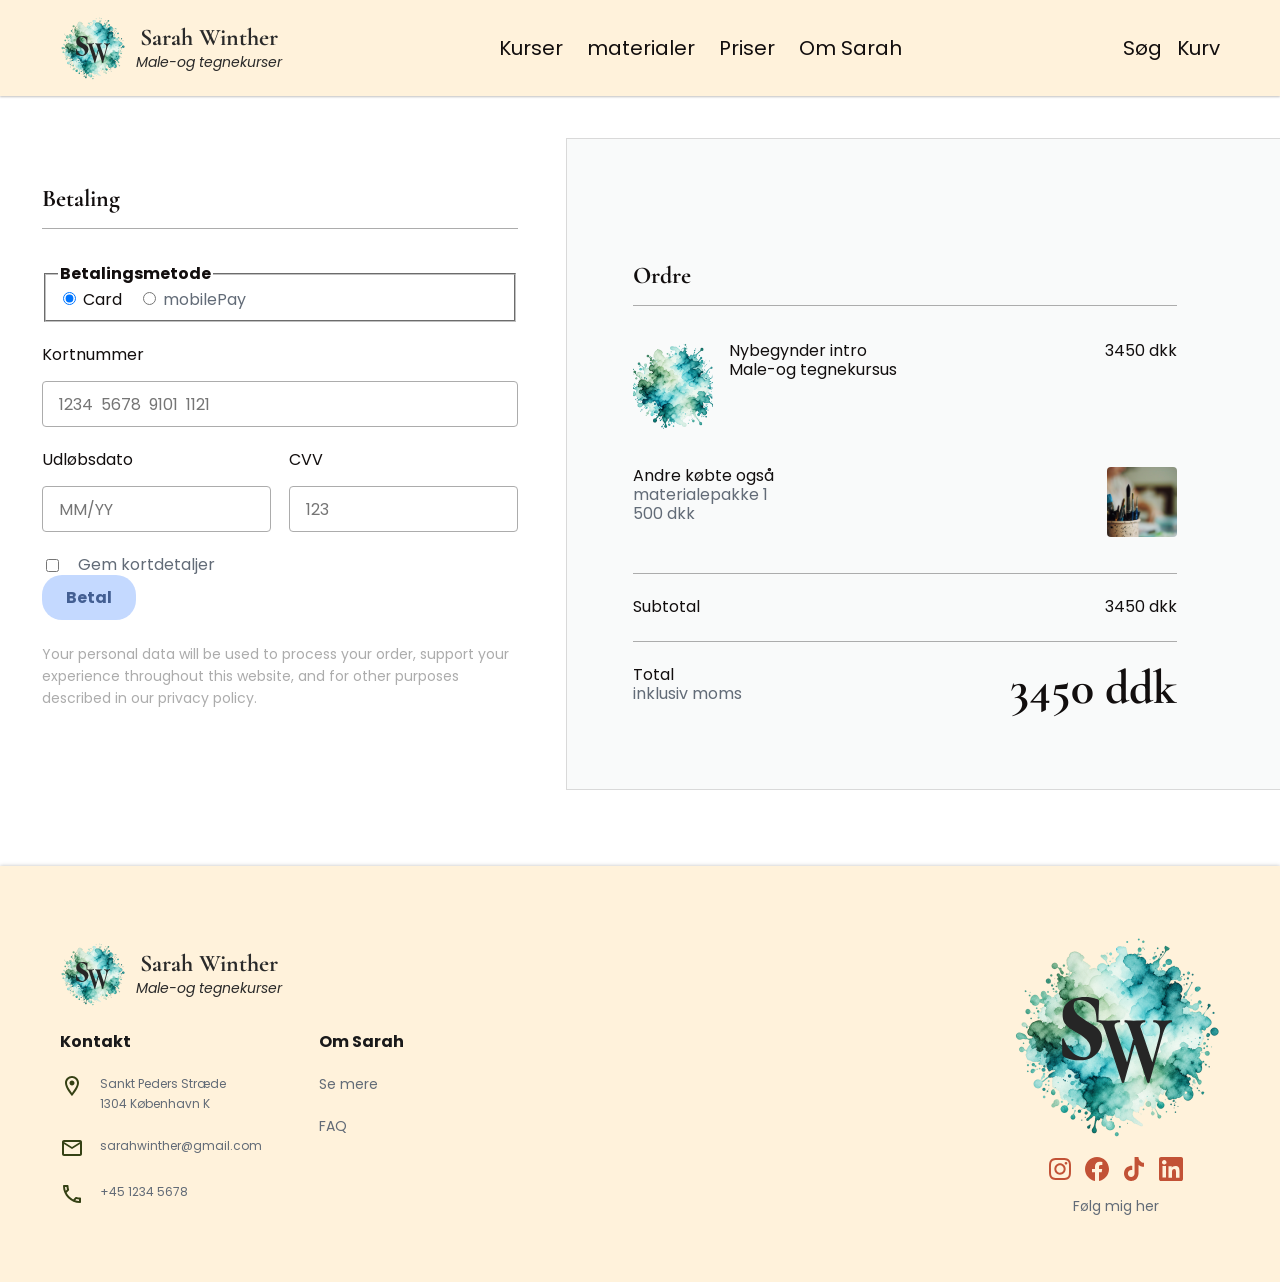
==== commit baccc97f: "implementeret structured data" ====
--- a/betaling.html
+++ b/betaling.html
@@ -4,6 +4,32 @@
   <meta charset="utf-8"><meta name="viewport" content="width=device-width, initial-scale=1">
   <title>Betaling | Sarah Winther</title>
   <meta name="description" content="Visuel betalingsside for booking af Nybegynder intro Male-og tegnekursus.">
+  <script type="application/ld+json">
+  {
+    "@context": "https://schema.org",
+    "@graph": [
+      {
+        "@type": "WebPage",
+        "@id": "https://astabrandt.dk/tema3-seo/betaling.html#webpage",
+        "name": "Betaling | Sarah Winther",
+        "description": "Visuel betalingsside for booking af Nybegynder intro Male-og tegnekursus.",
+        "url": "https://astabrandt.dk/tema3-seo/betaling.html",
+        "inLanguage": "da",
+        "isPartOf": { "@id": "https://astabrandt.dk/tema3-seo/#website" },
+        "publisher": { "@id": "https://astabrandt.dk/tema3-seo/#organization" },
+        "mainEntity": { "@id": "https://astabrandt.dk/tema3-seo/betaling.html#materialepakke-1" }
+      },
+      {
+        "@type": "Product",
+        "@id": "https://astabrandt.dk/tema3-seo/betaling.html#materialepakke-1",
+        "name": "materialepakke 1",
+        "description": "Materialepakke med pensler.",
+        "image": "https://astabrandt.dk/tema3-seo/assets/images/brushes.png",
+        "offers": { "@type": "Offer", "price": "500", "priceCurrency": "DKK" }
+      }
+    ]
+  }
+  </script>
   <link rel="preconnect" href="https://fonts.googleapis.com"><link rel="preconnect" href="https://fonts.gstatic.com" crossorigin>
   <link href="https://fonts.googleapis.com/css2?family=Cormorant+Garamond:wght@600;700&family=Inter:wght@400;500;600&family=Libre+Franklin:wght@700&family=Poppins:ital,wght@0,400;0,700;0,800;1,400&family=Raleway:wght@700&family=Roboto:wght@400&display=swap" rel="stylesheet">
   <link rel="stylesheet" href="assets/css/styles.css"><script src="assets/js/menu.js" defer></script>
--- a/assets/css/styles.css
+++ b/assets/css/styles.css
@@ -4,6 +4,7 @@
   --cream-dark: #d2a360;
   --cream-subtle: #fff2db;
   --rasberry-main: #fd8668;
+  --cta-pink: #ffa7a7;
   --rasberry-dark: #c25236;
   --cherry-light: #eaa695;
   --cherry-subtle: #fed0c4;
@@ -11,6 +12,7 @@
   --skyblue-darker: #435f93;
   --skyblue-light: #a5c5ff;
   --skyblue-subtle: #c4d9ff;
+  --package-blue: #e0ebff;
   --coal-1: #19191a;
   --coal-2: #6b7588;
   --coal-3: #626b77;
@@ -155,7 +157,12 @@
   background: url("../images/hero.png") center 31% / cover no-repeat;
   display: flex;
   align-items: flex-start;
-  padding: 218px 0 0 82px;
+  padding-top: 218px;
+}
+
+.hero-inner {
+  width: var(--content);
+  margin: 0 auto;
 }
 
 .hero-title {
@@ -189,6 +196,7 @@
 .text-block p + p { margin-top: 26px; }
 
 .image-card {
+  margin: 0;
   border-radius: 20px;
   overflow: hidden;
 }
@@ -209,37 +217,31 @@
 }
 
 .cta-pink {
-  background: var(--rasberry-main);
+  align-self: flex-start;
+  background: var(--cta-pink);
   color: #3d3d3d;
-  min-height: 46px;
+  min-height: 39px;
   padding: 10px 24px;
-  font-size: 20px;
-  line-height: 26px;
+  font-size: 16px;
+  line-height: 1.18;
 }
 
 .cta-small {
-  background: var(--rasberry-main);
+  background: var(--cta-pink);
   color: #3d3d3d;
-  min-height: 29px;
-  padding: 5px 24px;
-  font-weight: 700;
+  min-height: 39px;
+  padding: 10px 24px;
+  font-weight: 400;
   font-size: 16px;
 }
 
 .cta-blue {
   background: var(--skyblue-subtle);
-  color: var(--coal-1);
+  color: var(--skyblue-darker);
   min-height: 39px;
   padding: 10px 24px;
   font-weight: 700;
   font-size: 16px;
-}
-
-.link-cta {
-  color: var(--rasberry-main);
-  font-size: 20px;
-  line-height: 26px;
-  white-space: nowrap;
 }
 
 .courses-home { padding-top: 42px; }
@@ -281,9 +283,18 @@
 
 .course-bubble h3 { position: relative; z-index: 1; }
 .course-copy { display: flex; flex-direction: column; gap: 24px; font-size: 20px; line-height: 26px; }
-
-.testimonials { padding: 0 0 60px; overflow: hidden; }
-.testimonials h2 { text-align: center; margin-bottom: 42px; }
+.course-feature.right .course-copy { width: 426px; align-items: flex-end; justify-self: end; }
+.course-feature.right .cta { align-self: flex-end; }
+
+.testimonials { width: min(100% - 160px, 1484px); padding: 0 0 60px; overflow: hidden; }
+.testimonials h2 {
+  min-height: 72px;
+  margin-bottom: 42px;
+  font-size: 64px;
+  line-height: 66px;
+  text-align: center;
+  white-space: nowrap;
+}
 .testimonial-row { display: flex; gap: 26px; overflow-x: auto; padding-bottom: 4px; }
 
 .testimonial-card {
@@ -291,11 +302,17 @@
   height: 578px;
   background: var(--rasberry-main);
   color: white;
-  padding: 142px 60px 60px;
+  padding: 10px 10px 10px 60px;
+  display: flex;
+  flex-direction: column;
+  align-items: flex-start;
+  justify-content: center;
 }
 
 .testimonial-card blockquote {
-  margin: 0 0 46px;
+  width: 316px;
+  max-width: 100%;
+  margin: 0 0 50px;
   font-family: "Cormorant Garamond", Georgia, serif;
   font-size: 32px;
   line-height: 34px;
@@ -304,6 +321,7 @@
 
 .testimonial-card cite {
   display: block;
+  padding-top: 10px;
   font-style: normal;
   font-family: "Poppins", Arial, sans-serif;
   font-size: 20px;
@@ -313,6 +331,7 @@
 .testimonial-card span {
   display: block;
   margin-top: 4px;
+  padding-bottom: 10px;
   color: var(--coal-1);
   font-size: 16px;
 }
@@ -354,21 +373,41 @@
 .book-image { height: 1082px; border-radius: 20px; overflow: hidden; }
 .book-image img { width: 100%; height: 100%; object-fit: cover; }
 
-.material-top { display: grid; grid-template-columns: 545px 1fr; gap: 82px; align-items: center; }
+.material-top { display: grid; grid-template-columns: 545px 653px; gap: 82px; align-items: center; }
+.material-top .text-block { display: flex; flex-direction: column; gap: 24px; justify-content: center; }
+.material-top .text-block h1 { margin-bottom: 0; }
+.material-top ul { margin: 0; padding-left: 30px; }
+.material-top li + li { margin-top: 24px; }
 .material-top .image-card { height: 648px; }
-.packages { margin-top: 137px; }
-.package-grid { margin-top: 42px; display: grid; grid-template-columns: repeat(3, 1fr); gap: 120px; align-items: start; }
+.packages { min-height: 517px; margin-top: 42px; padding: 24px; background: var(--package-blue); border-radius: 20px; box-shadow: 0 .5px .5px rgba(0,0,0,.25); }
+.packages > h2 { font-size: 64px; line-height: 66px; }
+.package-grid { margin-top: 42px; display: grid; grid-template-columns: repeat(3, 1fr); gap: 125px; align-items: start; }
 .package-card { display: flex; flex-direction: column; gap: 12px; font-size: 20px; line-height: 26px; }
-.brands { margin-top: 137px; display: grid; grid-template-columns: 629px 1fr; gap: 27px; align-items: start; }
+.package-card h3 { font-size: 48px; line-height: 44px; }
+.package-card .cta { align-self: flex-start; margin-top: 12px; }
+.brands { margin-top: 42px; display: grid; grid-template-columns: 629px 1fr; gap: 27px; align-items: start; }
 .brands .image-card { height: 864px; }
 .brand-list-text { font-size: 20px; line-height: 26px; }
-.brand-list-text h2 { margin-bottom: 26px; }
-
-.about-page { display: grid; grid-template-columns: minmax(420px, 624px) 1fr; gap: 18px; align-items: start; }
-.about-page .image-card { height: 718px; }
+.brand-list-text h2 { margin-bottom: 26px; font-size: 64px; line-height: 66px; }
+.brand-list-text h3 { margin-top: 26px; }
+.brand-list-text p, .brand-list-text ul { margin-top: 20px; margin-bottom: 0; }
+
+.about-page { width: min(calc(100% - 85px), 1355px); margin-left: max(30px, calc((100% - 1280px) / 2)); margin-right: 0; display: grid; grid-template-columns: 727px 610px; gap: 18px; align-items: start; }
+.about-page .image-card { height: 1711px; }
 .about-text { max-width: 610px; font-size: 20px; line-height: 26px; }
 .about-text h1 { margin-bottom: 24px; }
-.about-text p + p { margin-top: 26px; }
+.about-copy { width: 538px; }
+.about-copy p { margin: 0; }
+.about-copy .about-paragraph-gap { margin-top: 26px; }
+.about-copy h2 { margin: 26px 0 0; font-size: 32px; line-height: 34px; }
+.about-copy h3 { margin: 26px 0 26px; font-family: "Poppins", Arial, sans-serif; font-size: 20px; line-height: 26px; }
+.about-cta { margin-top: 24px; align-self: flex-start; }
+
+@media (min-width: 901px) {
+  .brands .image-card img { object-position: 9% center; }
+  .about-page .image-card img { object-position: 56.32% center; }
+  .about-text { width: 610px; }
+}
 
 .checkout { display: grid; grid-template-columns: 572px 720px; justify-content: center; align-items: start; }
 .payment-panel { padding: 48px; border-radius: 8px; }
@@ -399,8 +438,7 @@
   }
   .desktop-nav, .header-actions { display: none; }
   .site-header .brand-text {
-    display: flex;
-    width: 148px;
+    display: none;
   }
   .site-header .brand-name {
     font-size: 24px;
@@ -414,42 +452,12 @@
   .brand-mark .sw { inset: 14px auto auto 11px; width: 24px; height: 19px; }
   .menu-toggle {
     display: block;
-    width: 52px;
-    height: 46px;
+    width: 38px;
+    height: 24px;
     border: 0;
-    background: transparent;
+    background: url("../images/burger-menu.svg") center / 38px 24px no-repeat;
     padding: 0;
     position: relative;
-  }
-  .menu-toggle span, .menu-toggle::before, .menu-toggle::after {
-    content: "";
-    position: absolute;
-    left: 0;
-    width: 52px;
-    height: 2px;
-    background: var(--coal-1);
-  }
-  .menu-toggle .menu-toggle-line,
-  .menu-toggle::before,
-  .menu-toggle::after {
-    content: "";
-    position: absolute;
-    left: 0;
-    width: 52px;
-    height: 2px;
-    background: var(--coal-1);
-  }
-
-  .menu-toggle::before {
-    top: 10px;
-  }
-
-  .menu-toggle .menu-toggle-line {
-    top: 22px;
-  }
-
-  .menu-toggle::after {
-    top: 34px;
   }
   .mobile-drawer {
     display: block;
@@ -476,7 +484,7 @@
 
   .hero {
     min-height: 263px;
-    padding: 103px 0 0 31px;
+    padding-top: 103px;
     background-position: center 18%;
   }
   .hero-title { font-size: 48px; line-height: 44px; }
@@ -508,22 +516,24 @@
   .course-bubble { width: 295px; height: 295px; padding: 51px; }
   .course-bubble h3 { font-size: 20px; line-height: 22px; font-weight: 600; }
   .course-copy { display: none; }
+  .cta-pink, .cta-small { min-height: 30px; padding: 5px 24px; font-size: 14px; line-height: 20px; }
   .material { gap: 16px; }
   .material .text-block { display: contents; }
-  .material .text-block h2,
-  .material .text-block p:not(:last-child) { display: block; }
-  .material .text-block p:last-child { order: 2; margin-top: 0; }
-  .material .image-card { order: 3; height: 206px; width: 100%; margin-top: 0; margin-left: 0; }
+  .material .text-block h2 { display: block; order: 0; min-height: 44px; margin-bottom: 0; line-height: 34px; }
+  .material .image-card { order: 1; height: 206px; width: 100%; margin-top: 0; margin-left: 0; }
+  .material .text-block p { display: block; order: 2; margin-top: 0; }
+  .material .text-block p + p { margin-top: 4px; }
+  .material .text-block p:last-child { order: 3; }
   .sarah-split { flex-direction: column; gap: 19px; }
-  .sarah-split .image-card { order: 1; height: 206px; width: 100%; margin-left: 0;}
+  .sarah-split .image-card { order: 1; height: 206px; width: 100%; margin-left: 0}
   .sarah-split .text-block { order: 2; display: flex; flex-direction: column; gap: 19px; }
   .sarah-split .text-block h2 { margin-bottom: 0; }
   .sarah-split .text-block p { margin-top: 0; }
-  .testimonials { padding-bottom: 30px; }
-  .testimonials h2 { margin-bottom: 42px; }
+  .testimonials { width: var(--content); padding-bottom: 30px; }
+  .testimonials h2 { min-height: 44px; margin-bottom: 42px; font-size: 48px; line-height: 44px; }
   .testimonial-row { margin-inline: -30px; padding-inline: 30px; }
-  .testimonial-card { flex-basis: 239px; height: 227px; padding: 42px 28px; }
-  .testimonial-card blockquote { font-size: 16px; line-height: 18px; font-weight: 600; margin-bottom: 7px; }
+  .testimonial-card { flex-basis: 239px; height: 227px; padding: 42px 28px; justify-content: flex-start; }
+  .testimonial-card blockquote { width: 183px; font-size: 16px; line-height: 18px; font-weight: 600; margin-bottom: 7px; }
   .testimonial-card cite, .testimonial-card span { font-size: 14px; line-height: 20px; font-weight: 400; }
   .testimonial-card cite { color: var(--offwhite-1); }
 
@@ -540,14 +550,34 @@
   .footer-socials { display: grid; grid-template-columns: repeat(2, 24px); gap: 13px; margin-top: 4px; }
 
   .page-main { padding: 24px 0 48px; }
+  .book-layout h1 { max-width: 224px; font-size: 48px; line-height: 44px; }
   .course-list { margin-top: 24px; gap: 24px; }
-  .course-row { grid-template-columns: 1fr; gap: 8px; font-size: 14px; line-height: 20px; }
+  .course-row { grid-template-columns: 1fr; gap: 12px; font-size: 14px; line-height: 20px; }
+  .course-row .cta { margin-top: 10px; }
   .book-image { display: none; }
   .material-top .image-card, .brands .image-card, .about-page .image-card { height: 259px; width: 100%; }
-  .package-grid { display: flex; flex-direction: column; gap: 24px; margin-top: 14px; }
+  .material-top { grid-template-columns: none; }
+  .material-top .text-block { gap: 24px; }
+  .material-top ul { font-size: 14px; line-height: 20px; }
+  .material-top li + li { margin-top: 0; }
+  .packages { min-height: 0; padding: 10px; border-radius: 10px; box-shadow: 0 .5px 2px rgba(0,0,0,.25); }
+  .packages h2 { font-size: 48px; line-height: 44px; }
+  .package-grid { display: flex; flex-direction: column; gap: 13px; margin-top: 14px; }
+  .package-card { gap: 12px; }
+  .package-card h3 { font-size: 24px; line-height: 44px; }
+  .package-card .cta { margin-top: 0; }
   .packages, .brands { margin-top: 42px; }
-  .brands .image-card { order: 2; }
+  .brands { gap: 20px; }
+  .brands .image-card { order: 0; }
+  .brand-list-text h2 { margin-bottom: 20px; font-size: 24px; line-height: 44px; }
+  .brand-list-text h3 { margin-top: 20px; font-size: 20px; line-height: 22px; font-weight: 600; }
+  .brand-list-text h3:nth-of-type(2) { font-family: "Poppins", Arial, sans-serif; font-size: 14px; line-height: 20px; font-weight: 400; }
+  .brand-list-text p, .brand-list-text ul { margin-top: 20px; }
+  .about-page { width: var(--content); margin: 0 auto; }
   .about-page .image-card { height: 332px; margin-inline: -30px; width: calc(100% + 60px); border-radius: 0; }
+  .about-copy { width: 100%; }
+  .about-copy h2 { font-size: 24px; line-height: 26px; }
+  .about-copy h3 { font-size: 14px; line-height: 20px; }
   .checkout { gap: 0; }
   .summary-panel, .payment-panel { padding: 48px 32px; width: 100%; min-height: 0; }
   .summary-panel { background: #fff; border: 0; order: -1; }
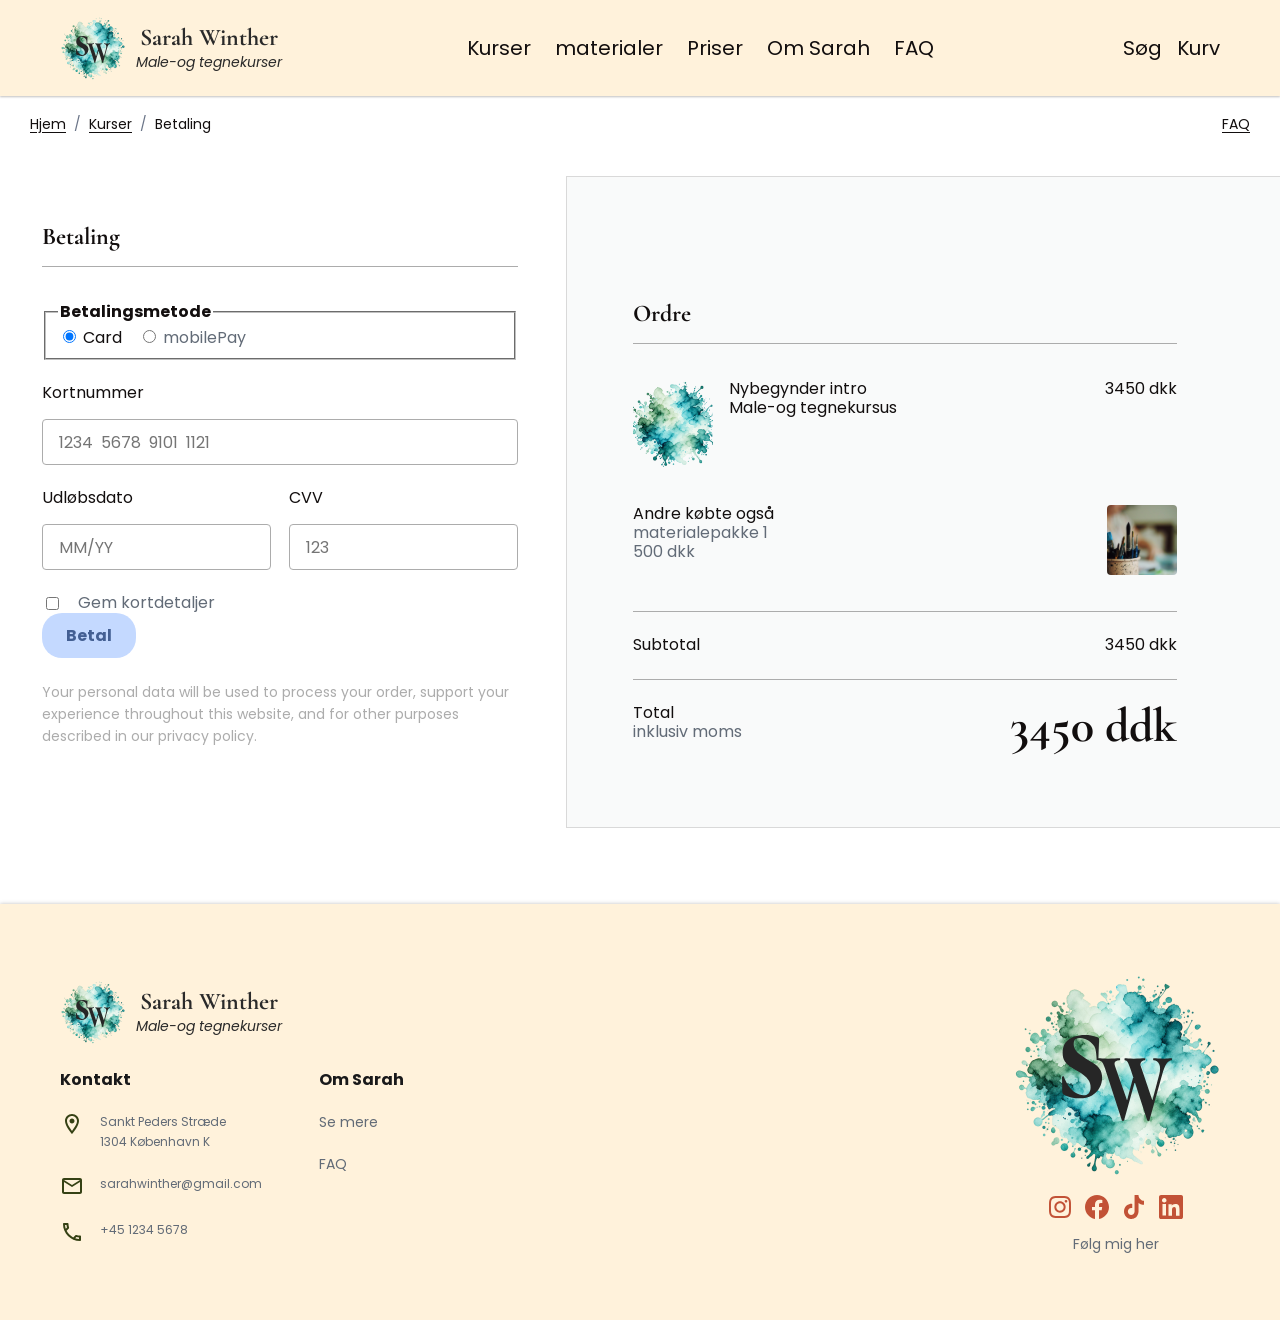
==== commit 046072d0: "opdateret faq" ====
--- a/betaling.html
+++ b/betaling.html
@@ -35,8 +35,16 @@
   <link rel="stylesheet" href="assets/css/styles.css"><script src="assets/js/menu.js" defer></script>
 </head>
 <body>
-  <header class="site-header"><div class="header-inner"><a class="brand" href="index.html" aria-label="Sarah Winther forside"><span class="brand-mark"><img src="assets/images/logo-bg.png" alt="" width="65" height="65"><img class="sw" src="assets/images/logo-sw.svg" alt="" width="34" height="27"></span><span class="brand-text"><span class="brand-name">Sarah Winther</span><span class="brand-subtitle">Male-og tegnekurser</span></span></a><nav class="desktop-nav" aria-label="Hovednavigation"><ul class="nav-list"><li><a href="book.html">Kurser</a></li><li><a href="materialeliste.html">materialer</a></li><li><a href="book.html">Priser</a></li><li><a href="om-sarah.html">Om Sarah</a></li></ul></nav><div class="header-actions"><span>Søg</span><span>Kurv</span></div><button class="menu-toggle" type="button" aria-expanded="false" aria-controls="mobile-menu"><span class="visually-hidden">Menu</span></button></div></header>
-  <button class="menu-backdrop" type="button" hidden aria-label="Luk menu"></button><nav class="mobile-drawer" id="mobile-menu" hidden aria-label="Mobilnavigation"><ul><li><a href="book.html">Kurser</a></li><li><a href="materialeliste.html">materialer</a></li><li><a href="book.html">Priser</a></li><li><a href="om-sarah.html">Om Sarah</a></li></ul></nav>
+  <header class="site-header"><div class="header-inner"><a class="brand" href="index.html" aria-label="Sarah Winther forside"><span class="brand-mark"><img src="assets/images/logo-bg.png" alt="" width="65" height="65"><img class="sw" src="assets/images/logo-sw.svg" alt="" width="34" height="27"></span><span class="brand-text"><span class="brand-name">Sarah Winther</span><span class="brand-subtitle">Male-og tegnekurser</span></span></a><nav class="desktop-nav" aria-label="Hovednavigation"><ul class="nav-list"><li><a href="book.html">Kurser</a></li><li><a href="materialeliste.html">materialer</a></li><li><a href="book.html">Priser</a></li><li><a href="om-sarah.html">Om Sarah</a></li><li><a href="faq.html">FAQ</a></li></ul></nav><div class="header-actions"><span>Søg</span><span>Kurv</span></div><button class="menu-toggle" type="button" aria-expanded="false" aria-controls="mobile-menu"><span class="visually-hidden">Menu</span></button></div></header>
+  <button class="menu-backdrop" type="button" hidden aria-label="Luk menu"></button><nav class="mobile-drawer" id="mobile-menu" hidden aria-label="Mobilnavigation"><ul><li><a href="book.html">Kurser</a></li><li><a href="materialeliste.html">materialer</a></li><li><a href="book.html">Priser</a></li><li><a href="om-sarah.html">Om Sarah</a></li><li><a href="faq.html">FAQ</a></li></ul></nav>
+
+  <div class="breadcrumb-bar">
+    <nav class="breadcrumbs" aria-label="Breadcrumb">
+      <ol><li><a href="index.html">Hjem</a></li><li><a href="book.html">Kurser</a></li><li aria-current="page">Betaling</li></ol>
+    </nav>
+    <a class="breadcrumb-faq" href="faq.html">FAQ</a>
+  </div>
+
   <main class="page-main">
     <section class="checkout">
       <form class="payment-panel" action="#" method="get" aria-labelledby="payment-title">
--- a/assets/css/styles.css
+++ b/assets/css/styles.css
@@ -366,6 +366,122 @@
 .footer-socials { display: none; }
 
 .page-main { padding: 42px 0 76px; }
+
+.breadcrumb-bar {
+  width: var(--content);
+  margin: 0 auto;
+  padding-top: 18px;
+  display: flex;
+  flex-wrap: wrap;
+  align-items: center;
+  gap: 16px;
+  font-size: 14px;
+  line-height: 20px;
+}
+
+.breadcrumbs ol {
+  display: flex;
+  flex-wrap: wrap;
+  gap: 8px;
+  list-style: none;
+  margin: 0;
+  padding: 0;
+}
+
+.breadcrumbs li:not(:last-child)::after {
+  content: "/";
+  margin-left: 8px;
+  color: var(--coal-2);
+}
+
+.breadcrumbs a,
+.breadcrumb-faq {
+  text-decoration: underline;
+  text-underline-offset: 3px;
+}
+
+.breadcrumb-faq {
+  margin-left: auto;
+}
+
+.faq-page {
+  padding-top: 24px;
+}
+
+.faq-page h1 {
+  margin-bottom: 24px;
+}
+
+.faq-intro {
+  max-width: 760px;
+  font-size: 20px;
+  line-height: 26px;
+}
+
+.faq-groups {
+  display: grid;
+  gap: 56px;
+  margin-top: 56px;
+}
+
+.faq-group h2 {
+  margin-bottom: 24px;
+}
+
+.faq-item {
+  border-top: 1px solid var(--stroke);
+}
+
+.faq-item:last-child {
+  border-bottom: 1px solid var(--stroke);
+}
+
+.faq-item summary {
+  min-height: 56px;
+  padding: 16px 42px 16px 0;
+  position: relative;
+  cursor: pointer;
+  font-size: 20px;
+  line-height: 26px;
+  font-weight: 600;
+  list-style: none;
+}
+
+.faq-item summary::-webkit-details-marker {
+  display: none;
+}
+
+.faq-item summary::after {
+  content: "+";
+  position: absolute;
+  top: 14px;
+  right: 8px;
+  font-size: 26px;
+  line-height: 26px;
+  font-weight: 400;
+}
+
+.faq-item[open] summary::after {
+  content: "−";
+}
+
+.faq-item summary:focus-visible {
+  outline: 3px solid var(--sky-blue-main);
+  outline-offset: 3px;
+}
+
+.faq-answer {
+  max-width: 760px;
+  padding: 0 42px 20px 0;
+  font-size: 18px;
+  line-height: 26px;
+}
+
+.faq-answer a {
+  text-decoration: underline;
+  text-underline-offset: 3px;
+}
+
 .book-layout { display: grid; grid-template-columns: 626px 1fr; gap: 26px; align-items: start; }
 .course-list { margin-top: 85px; display: flex; flex-direction: column; gap: 56px; }
 .course-row { display: grid; grid-template-columns: 216px 1fr; gap: 111px; font-size: 20px; line-height: 26px; }
@@ -550,6 +666,56 @@
   .footer-socials { display: grid; grid-template-columns: repeat(2, 24px); gap: 13px; margin-top: 4px; }
 
   .page-main { padding: 24px 0 48px; }
+  .breadcrumb-bar {
+    width: var(--content);
+    padding-top: 12px;
+    gap: 10px;
+    font-size: 12px;
+    line-height: 18px;
+  }
+
+  .breadcrumb-faq {
+    margin-left: 0;
+  }
+
+  .faq-page {
+    padding-top: 18px;
+  }
+
+  .faq-page h1 {
+    margin-bottom: 16px;
+  }
+
+  .faq-intro,
+  .faq-item summary,
+  .faq-answer {
+    font-size: 14px;
+    line-height: 20px;
+  }
+
+  .faq-groups {
+    gap: 36px;
+    margin-top: 36px;
+  }
+
+  .faq-group h2 {
+    margin-bottom: 16px;
+  }
+
+  .faq-item summary {
+    min-height: 52px;
+    padding: 16px 36px 16px 0;
+  }
+
+  .faq-item summary::after {
+    top: 13px;
+    right: 4px;
+  }
+
+  .faq-answer {
+    padding: 0 36px 16px 0;
+  }
+
   .book-layout h1 { max-width: 224px; font-size: 48px; line-height: 44px; }
   .course-list { margin-top: 24px; gap: 24px; }
   .course-row { grid-template-columns: 1fr; gap: 12px; font-size: 14px; line-height: 20px; }
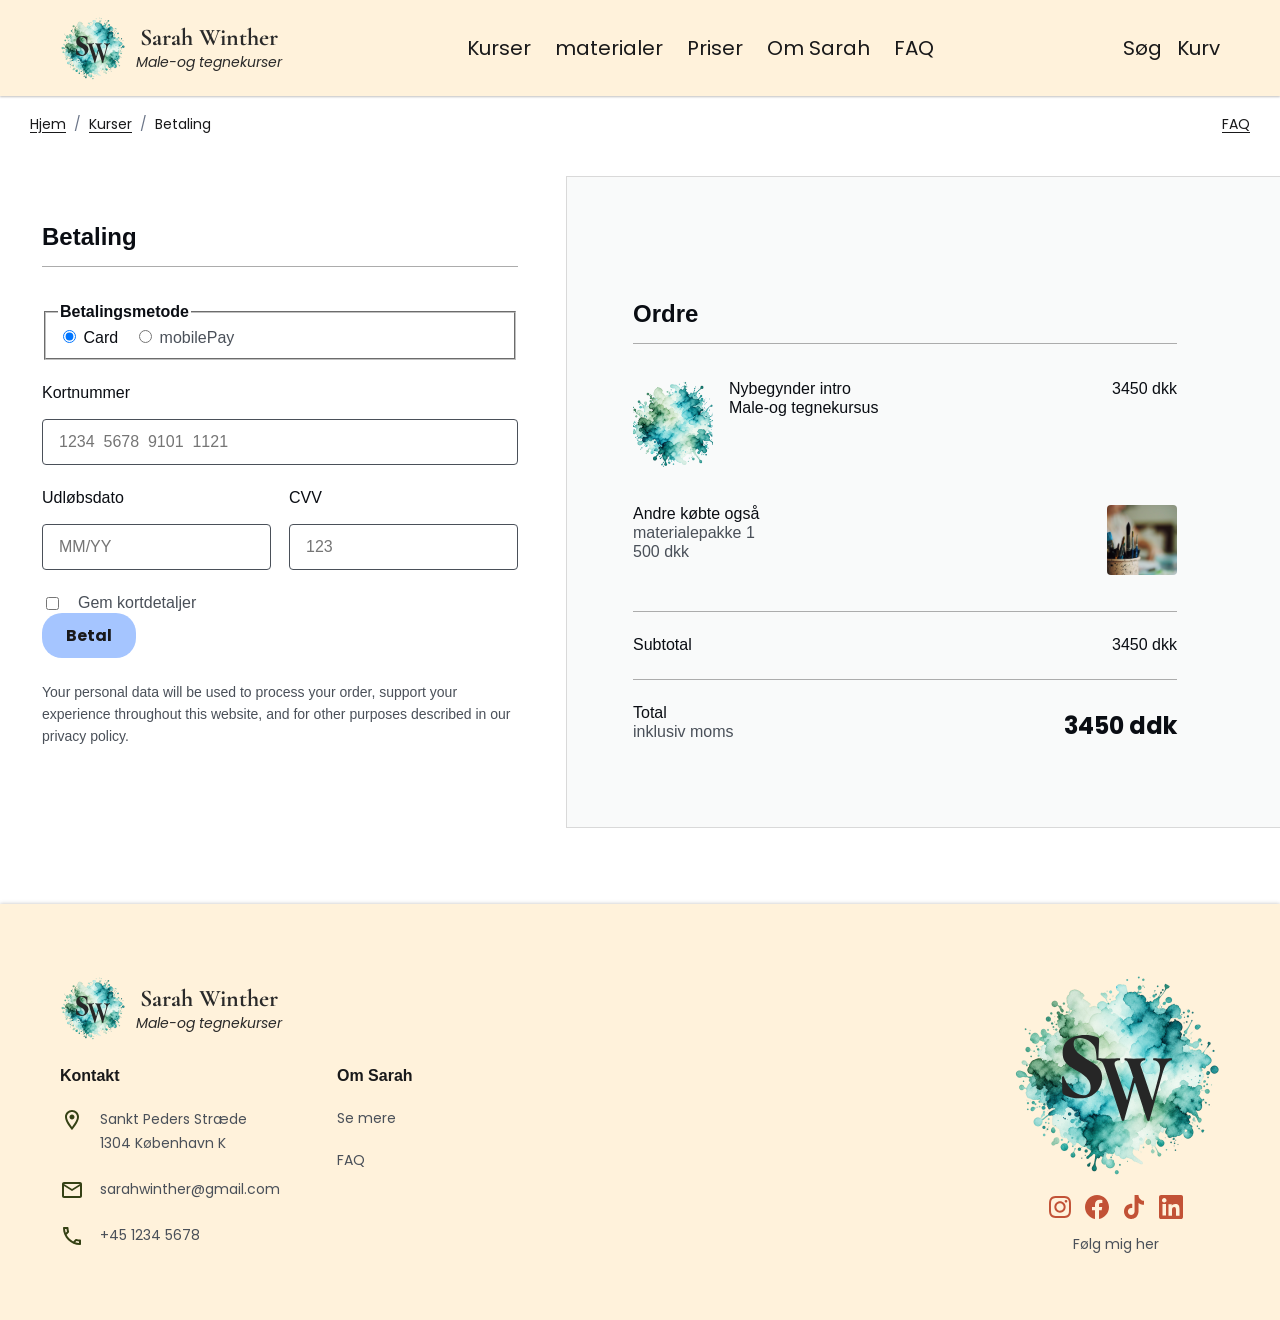
==== commit 6a38a665: "tilgængelighedsopfateringer" ====
--- a/betaling.html
+++ b/betaling.html
@@ -35,6 +35,7 @@
   <link rel="stylesheet" href="assets/css/styles.css"><script src="assets/js/menu.js" defer></script>
 </head>
 <body>
+  <a class="skip-link" href="#main-content">Gå til hovedindhold</a>
   <header class="site-header"><div class="header-inner"><a class="brand" href="index.html" aria-label="Sarah Winther forside"><span class="brand-mark"><img src="assets/images/logo-bg.png" alt="" width="65" height="65"><img class="sw" src="assets/images/logo-sw.svg" alt="" width="34" height="27"></span><span class="brand-text"><span class="brand-name">Sarah Winther</span><span class="brand-subtitle">Male-og tegnekurser</span></span></a><nav class="desktop-nav" aria-label="Hovednavigation"><ul class="nav-list"><li><a href="book.html">Kurser</a></li><li><a href="materialeliste.html">materialer</a></li><li><a href="book.html">Priser</a></li><li><a href="om-sarah.html">Om Sarah</a></li><li><a href="faq.html">FAQ</a></li></ul></nav><div class="header-actions"><span>Søg</span><span>Kurv</span></div><button class="menu-toggle" type="button" aria-expanded="false" aria-controls="mobile-menu"><span class="visually-hidden">Menu</span></button></div></header>
   <button class="menu-backdrop" type="button" hidden aria-label="Luk menu"></button><nav class="mobile-drawer" id="mobile-menu" hidden aria-label="Mobilnavigation"><ul><li><a href="book.html">Kurser</a></li><li><a href="materialeliste.html">materialer</a></li><li><a href="book.html">Priser</a></li><li><a href="om-sarah.html">Om Sarah</a></li><li><a href="faq.html">FAQ</a></li></ul></nav>
 
@@ -45,13 +46,13 @@
     <a class="breadcrumb-faq" href="faq.html">FAQ</a>
   </div>
 
-  <main class="page-main">
+  <main id="main-content" class="page-main" tabindex="-1">
     <section class="checkout">
       <form class="payment-panel" action="#" method="get" aria-labelledby="payment-title">
         <h1 class="panel-title" id="payment-title">Betaling</h1>
         <fieldset class="field-group"><legend><strong>Betalingsmetode</strong></legend><div class="radio-row"><label><input type="radio" name="method" checked> Card</label><label class="muted"><input type="radio" name="method"> mobilePay</label></div></fieldset>
-        <div class="field-group"><label for="card-number">Kortnummer</label><input id="card-number" name="card-number" type="text" inputmode="numeric" autocomplete="off" placeholder="1234  5678  9101  1121"></div>
-        <div class="field-grid"><div class="field-group"><label for="expiry">Udløbsdato</label><input id="expiry" name="expiry" type="text" autocomplete="off" placeholder="MM/YY"></div><div class="field-group"><label for="cvv">CVV</label><input id="cvv" name="cvv" type="text" inputmode="numeric" autocomplete="off" placeholder="123"></div></div>
+        <div class="field-group"><label for="card-number">Kortnummer</label><input id="card-number" name="card-number" type="text" inputmode="numeric" autocomplete="cc-number" placeholder="1234  5678  9101  1121"></div>
+        <div class="field-grid"><div class="field-group"><label for="expiry">Udløbsdato</label><input id="expiry" name="expiry" type="text" autocomplete="cc-exp" placeholder="MM/YY"></div><div class="field-group"><label for="cvv">CVV</label><input id="cvv" name="cvv" type="text" inputmode="numeric" autocomplete="cc-csc" placeholder="123"></div></div>
         <label class="checkbox-row muted"><input type="checkbox" name="save-card"> Gem kortdetaljer</label>
         <button class="cta cta-blue" type="button">Betal</button>
         <p class="payment-note">Your personal data will be used to process your order, support your experience throughout this website, and for other purposes described in our privacy policy.</p>
@@ -65,6 +66,6 @@
       </aside>
     </section>
   </main>
-  <footer class="site-footer"><div class="footer-inner"><div class="footer-left"><a class="brand" href="index.html"><span class="brand-mark"><img src="assets/images/logo-bg.png" alt="" width="65" height="65"><img class="sw" src="assets/images/logo-sw.svg" alt="" width="34" height="27"></span><span class="brand-text"><span class="brand-name">Sarah Winther</span><span class="brand-subtitle">Male-og tegnekurser</span></span></a><div class="footer-columns"><div class="footer-col"><p class="footer-title">Kontakt</p><p class="footer-item"><img src="assets/images/icon-location.svg" alt="" width="24" height="24">Sankt Peders Stræde<br>1304 København K</p><p class="footer-item"><img src="assets/images/icon-email.svg" alt="" width="24" height="24">sarahwinther@gmail.com</p><p class="footer-item"><img src="assets/images/icon-call.svg" alt="" width="24" height="24">+45 1234 5678</p></div><div class="footer-col"><p class="footer-title">Om Sarah</p><a class="muted body-s" href="om-sarah.html">Se mere</a><span class="muted body-s">FAQ</span><span class="socials footer-socials"><img src="assets/images/icon-instagram.svg" alt="" width="24" height="24"><img src="assets/images/icon-facebook.svg" alt="" width="24" height="24"><img src="assets/images/icon-tiktok.svg" alt="" width="20" height="23"><img src="assets/images/icon-linkedin.svg" alt="" width="22" height="22"></span></div></div></div><div class="footer-logo-large"><span class="brand-mark"><img src="assets/images/logo-bg-large.png" alt="" width="209" height="209"><img class="sw" src="assets/images/logo-sw-large.svg" alt="" width="110" height="86"></span><div class="socials"><img src="assets/images/icon-instagram.svg" alt="" width="24" height="24"><img src="assets/images/icon-facebook.svg" alt="" width="24" height="24"><img src="assets/images/icon-tiktok.svg" alt="" width="20" height="23"><img src="assets/images/icon-linkedin.svg" alt="" width="22" height="22"></div><p class="muted body-s">Følg mig her</p></div></div></footer>
+  <footer class="site-footer"><div class="footer-inner"><div class="footer-left"><a class="brand" href="index.html"><span class="brand-mark"><img src="assets/images/logo-bg.png" alt="" width="65" height="65"><img class="sw" src="assets/images/logo-sw.svg" alt="" width="34" height="27"></span><span class="brand-text"><span class="brand-name">Sarah Winther</span><span class="brand-subtitle">Male-og tegnekurser</span></span></a><div class="footer-columns"><div class="footer-col"><p class="footer-title">Kontakt</p><p class="footer-item"><img src="assets/images/icon-location.svg" alt="" width="24" height="24">Sankt Peders Stræde<br>1304 København K</p><p class="footer-item"><img src="assets/images/icon-email.svg" alt="" width="24" height="24">sarahwinther@gmail.com</p><p class="footer-item"><img src="assets/images/icon-call.svg" alt="" width="24" height="24">+45 1234 5678</p></div><div class="footer-col"><p class="footer-title">Om Sarah</p><a class="muted body-s" href="om-sarah.html">Se mere</a><a class="muted body-s" href="faq.html">FAQ</a><span class="socials footer-socials"><img src="assets/images/icon-instagram.svg" alt="" width="24" height="24"><img src="assets/images/icon-facebook.svg" alt="" width="24" height="24"><img src="assets/images/icon-tiktok.svg" alt="" width="20" height="23"><img src="assets/images/icon-linkedin.svg" alt="" width="22" height="22"></span></div></div></div><div class="footer-logo-large"><span class="brand-mark"><img src="assets/images/logo-bg-large.png" alt="" width="209" height="209"><img class="sw" src="assets/images/logo-sw-large.svg" alt="" width="110" height="86"></span><div class="socials"><img src="assets/images/icon-instagram.svg" alt="" width="24" height="24"><img src="assets/images/icon-facebook.svg" alt="" width="24" height="24"><img src="assets/images/icon-tiktok.svg" alt="" width="20" height="23"><img src="assets/images/icon-linkedin.svg" alt="" width="22" height="22"></div><p class="muted body-s">Følg mig her</p></div></div></footer>
 </body>
 </html>
--- a/assets/css/styles.css
+++ b/assets/css/styles.css
@@ -3,7 +3,7 @@
   --cream-light: #f9deaf;
   --cream-dark: #d2a360;
   --cream-subtle: #fff2db;
-  --rasberry-main: #fd8668;
+  --rasberry-main: #f88365;
   --cta-pink: #ffa7a7;
   --rasberry-dark: #c25236;
   --cherry-light: #eaa695;
@@ -15,13 +15,13 @@
   --package-blue: #e0ebff;
   --coal-1: #19191a;
   --coal-2: #6b7588;
-  --coal-3: #626b77;
+  --coal-3: #4a5059;
   --coal-4: #c7c9d9;
   --offwhite-1: #e3e3e3;
   --offwhite-2: #ebebeb;
   --offwhite-3: #c7c9d9;
   --offwhite-4: #fff7ea;
-  --text: #120e0e;
+  --text: var(--coal-1);
   --stroke: #acacac;
   --content: min(100% - 60px, 1280px);
 }
@@ -47,7 +47,7 @@
 a { color: inherit; text-decoration: none; }
 
 a:focus-visible, button:focus-visible, input:focus-visible {
-  outline: 3px solid var(--sky-blue-main);
+  outline: 3px solid var(--coal-1);
   outline-offset: 3px;
 }
 
@@ -78,6 +78,21 @@
 .body-s { font-size: 14px; line-height: 20px; }
 .muted { color: var(--coal-3); }
 .visually-hidden { position: absolute; width: 1px; height: 1px; overflow: hidden; clip: rect(0 0 0 0); white-space: nowrap; }
+
+.skip-link {
+  position: absolute;
+  left: 16px;
+  top: -100px;
+  z-index: 100;
+  padding: 10px 16px;
+  background: var(--offwhite-1);
+  color: var(--coal-1);
+  text-decoration: underline;
+}
+
+.skip-link:focus-visible { top: 16px; }
+
+main[id] { scroll-margin-top: 96px; }
 
 .site-header {
   position: sticky;
@@ -236,8 +251,8 @@
 }
 
 .cta-blue {
-  background: var(--skyblue-subtle);
-  color: var(--skyblue-darker);
+  background: var(--skyblue-light);
+  color: var(--coal-1);
   min-height: 39px;
   padding: 10px 24px;
   font-weight: 700;
@@ -301,7 +316,7 @@
   flex: 0 0 411px;
   height: 578px;
   background: var(--rasberry-main);
-  color: white;
+  color: var(--coal-1);
   padding: 10px 10px 10px 60px;
   display: flex;
   flex-direction: column;
@@ -355,8 +370,8 @@
 .footer-left { display: flex; flex-direction: column; gap: 26px; }
 .footer-columns { display: flex; gap: 57px; align-items: flex-start; }
 .footer-col { display: flex; flex-direction: column; gap: 22px; min-width: 76px; }
-.footer-title { font-weight: 700; color: var(--coal-1); }
-.footer-item { display: grid; grid-template-columns: 24px 1fr; gap: 16px; color: var(--coal-3); font-size: 12px; line-height: 1.7; }
+.footer-title { font-family: "Raleway", Arial, sans-serif; font-size: 16px; font-weight: 700; color: var(--coal-1); }
+.footer-item { display: grid; grid-template-columns: 24px 1fr; gap: 16px; color: var(--coal-3); font-size: 14px; line-height: 1.7; }
 .footer-item img { width: 24px; height: 24px; }
 .footer-logo-large { display: flex; flex-direction: column; align-items: center; gap: 15px; }
 .footer-logo-large .brand-mark { width: 209px; height: 209px; }
@@ -466,7 +481,7 @@
 }
 
 .faq-item summary:focus-visible {
-  outline: 3px solid var(--sky-blue-main);
+  outline: 3px solid var(--coal-1);
   outline-offset: 3px;
 }
 
@@ -525,22 +540,22 @@
   .about-text { width: 610px; }
 }
 
-.checkout { display: grid; grid-template-columns: 572px 720px; justify-content: center; align-items: start; }
+.checkout { display: grid; grid-template-columns: 572px 720px; justify-content: center; align-items: start; font-family: "Inter", Arial, sans-serif; color: #0a0d13; }
 .payment-panel { padding: 48px; border-radius: 8px; }
 .summary-panel { background: #f9fafa; border: 1px solid #d9d9d9; padding: 124px 108px 48px 66px; min-height: 652px; }
-.panel-title { font-size: 24px; line-height: 26px; padding-bottom: 16px; border-bottom: 1px solid var(--stroke); margin-bottom: 36px; }
+.panel-title { font-family: "Inter", Arial, sans-serif; font-size: 24px; line-height: 26px; padding-bottom: 16px; border-bottom: 1px solid var(--stroke); margin-bottom: 36px; }
 .field-group { display: flex; flex-direction: column; gap: 16px; margin-bottom: 24px; }
 .radio-row, .checkbox-row { display: flex; gap: 16px; align-items: center; }
 .field-grid { display: grid; grid-template-columns: 1fr 1fr; gap: 18px; }
 label { font-size: 16px; }
-input[type="text"] { width: 100%; height: 46px; border: 1.5px solid var(--stroke); border-radius: 4px; padding: 12px 16px; font: inherit; color: var(--coal-1); }
-.payment-note { margin-top: 23px; color: var(--stroke); font-size: 14px; line-height: 22px; }
+input[type="text"] { width: 100%; height: 46px; border: 1.5px solid var(--coal-3); border-radius: 4px; padding: 12px 16px; font: inherit; color: var(--coal-1); }
+.payment-note { margin-top: 23px; color: var(--coal-3); font-size: 14px; line-height: 22px; }
 .order-line { display: flex; justify-content: space-between; gap: 18px; padding: 24px 0; border-top: 1px solid var(--stroke); }
 .order-product { display: grid; grid-template-columns: 80px 1fr auto; gap: 16px; align-items: start; margin-bottom: 36px; }
 .order-product img, .add-on img { width: 80px; height: 89px; object-fit: cover; border-radius: 4px; }
 .add-on { display: grid; grid-template-columns: 1fr 70px; gap: 16px; align-items: start; margin-bottom: 36px; }
 .add-on img { width: 70px; height: 70px; }
-.total-price { font-family: "Cormorant Garamond", Georgia, serif; font-size: 48px; line-height: 44px; font-weight: 700; }
+.total-price { font-family: "Poppins", Arial, sans-serif; font-size: 24px; line-height: 44px; font-weight: 700; }
 
 @media (max-width: 900px) {
   :root { --content: min(100% - 60px, 402px); }
@@ -651,7 +666,7 @@
   .testimonial-card { flex-basis: 239px; height: 227px; padding: 42px 28px; justify-content: flex-start; }
   .testimonial-card blockquote { width: 183px; font-size: 16px; line-height: 18px; font-weight: 600; margin-bottom: 7px; }
   .testimonial-card cite, .testimonial-card span { font-size: 14px; line-height: 20px; font-weight: 400; }
-  .testimonial-card cite { color: var(--offwhite-1); }
+  .testimonial-card cite { color: var(--coal-1); }
 
   .site-footer { min-height: 416px; align-items: flex-start; padding: 48px 0; }
   .footer-inner { width: calc(100% - 60px); align-items: flex-start; justify-content: flex-start; }
@@ -662,6 +677,7 @@
   .footer-left .brand-text { display: flex; width: 148px; }
   .footer-logo-large { display: none; }
   .footer-columns { display: grid; grid-template-columns: 1fr 1fr; gap: 43px; width: 100%; align-items: start; }
+  .footer-title { font-family: "Poppins", Arial, sans-serif; font-size: 14px; }
   .footer-item { font-size: 12px; }
   .footer-socials { display: grid; grid-template-columns: repeat(2, 24px); gap: 13px; margin-top: 4px; }
 
@@ -752,3 +768,13 @@
   .order-product img { width: 70px; height: 70px; }
   .total-price { font-size: 20px; line-height: 22px; font-weight: 600; }
 }
+
+@media (prefers-reduced-motion: reduce) {
+  html { scroll-behavior: auto; }
+  *, *::before, *::after {
+    animation-duration: 0.01ms;
+    animation-iteration-count: 1;
+    transition-duration: 0.01ms;
+    scroll-behavior: auto;
+  }
+}
